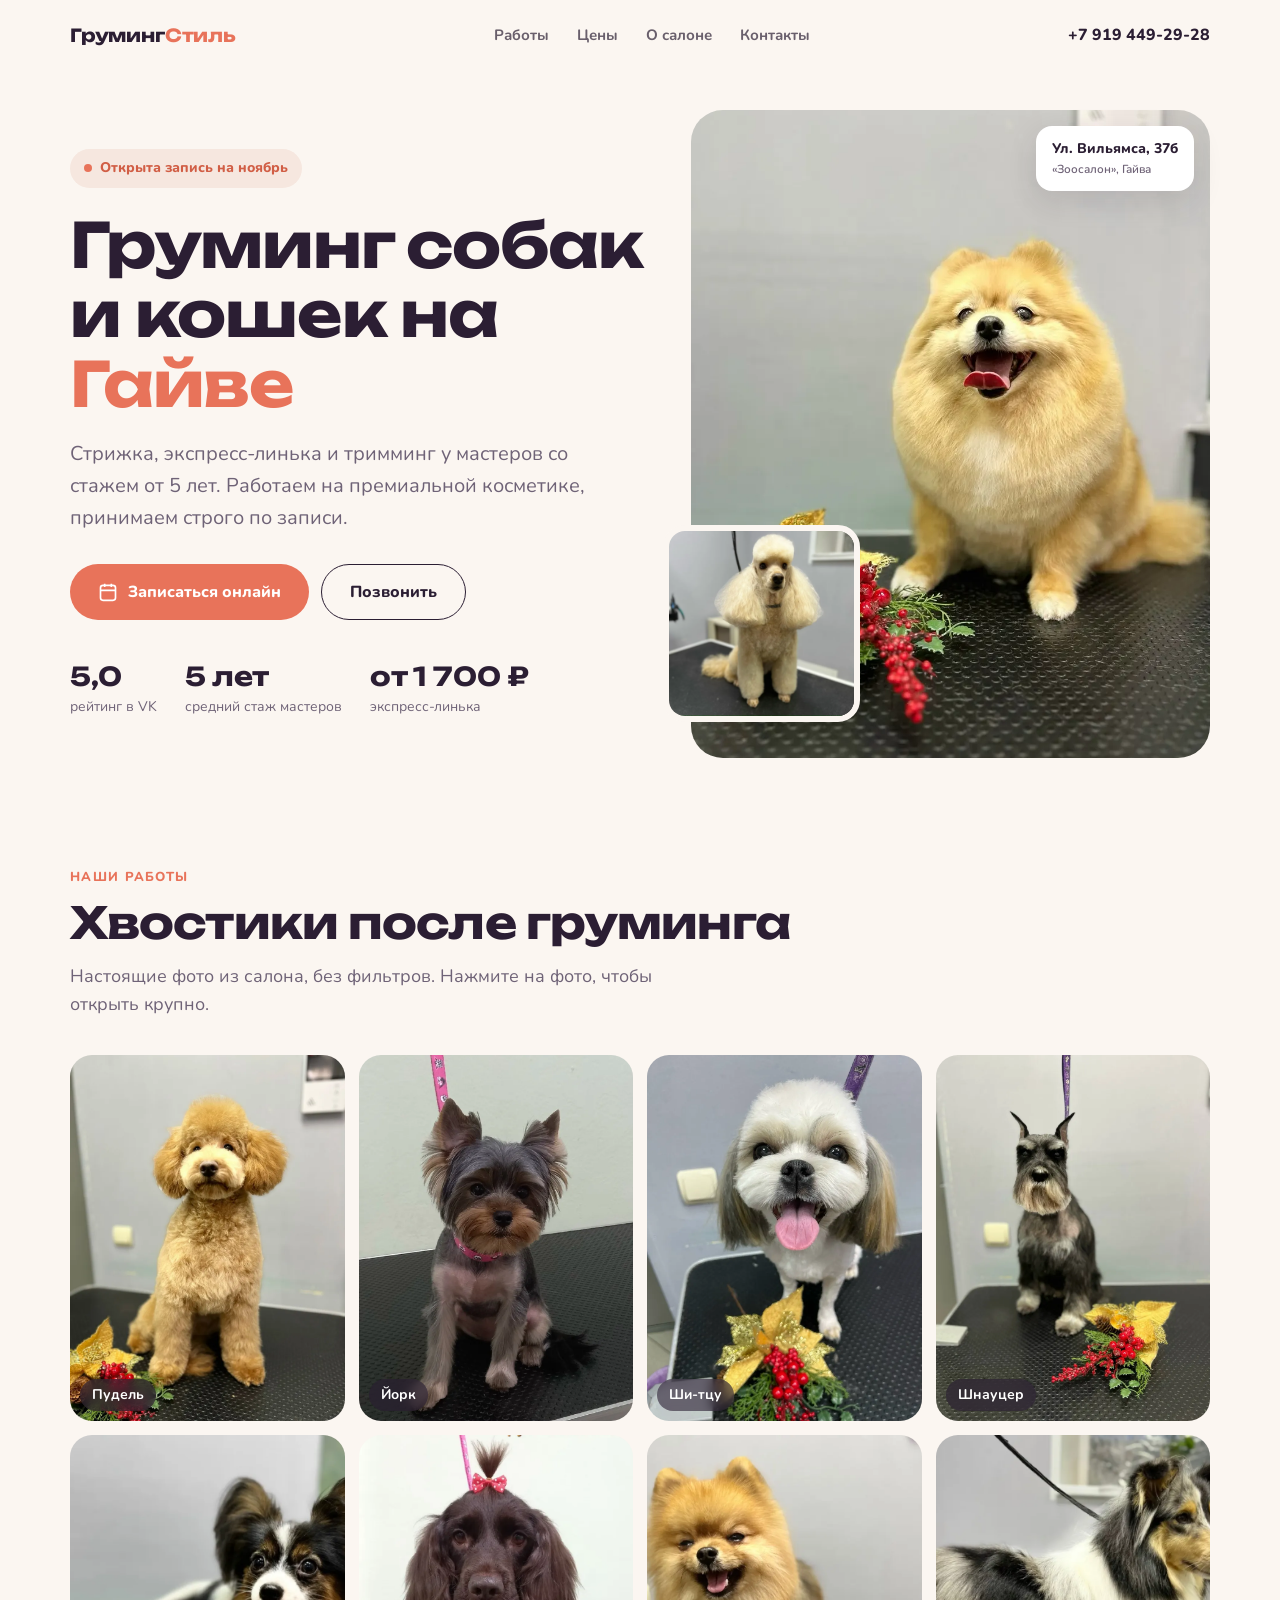
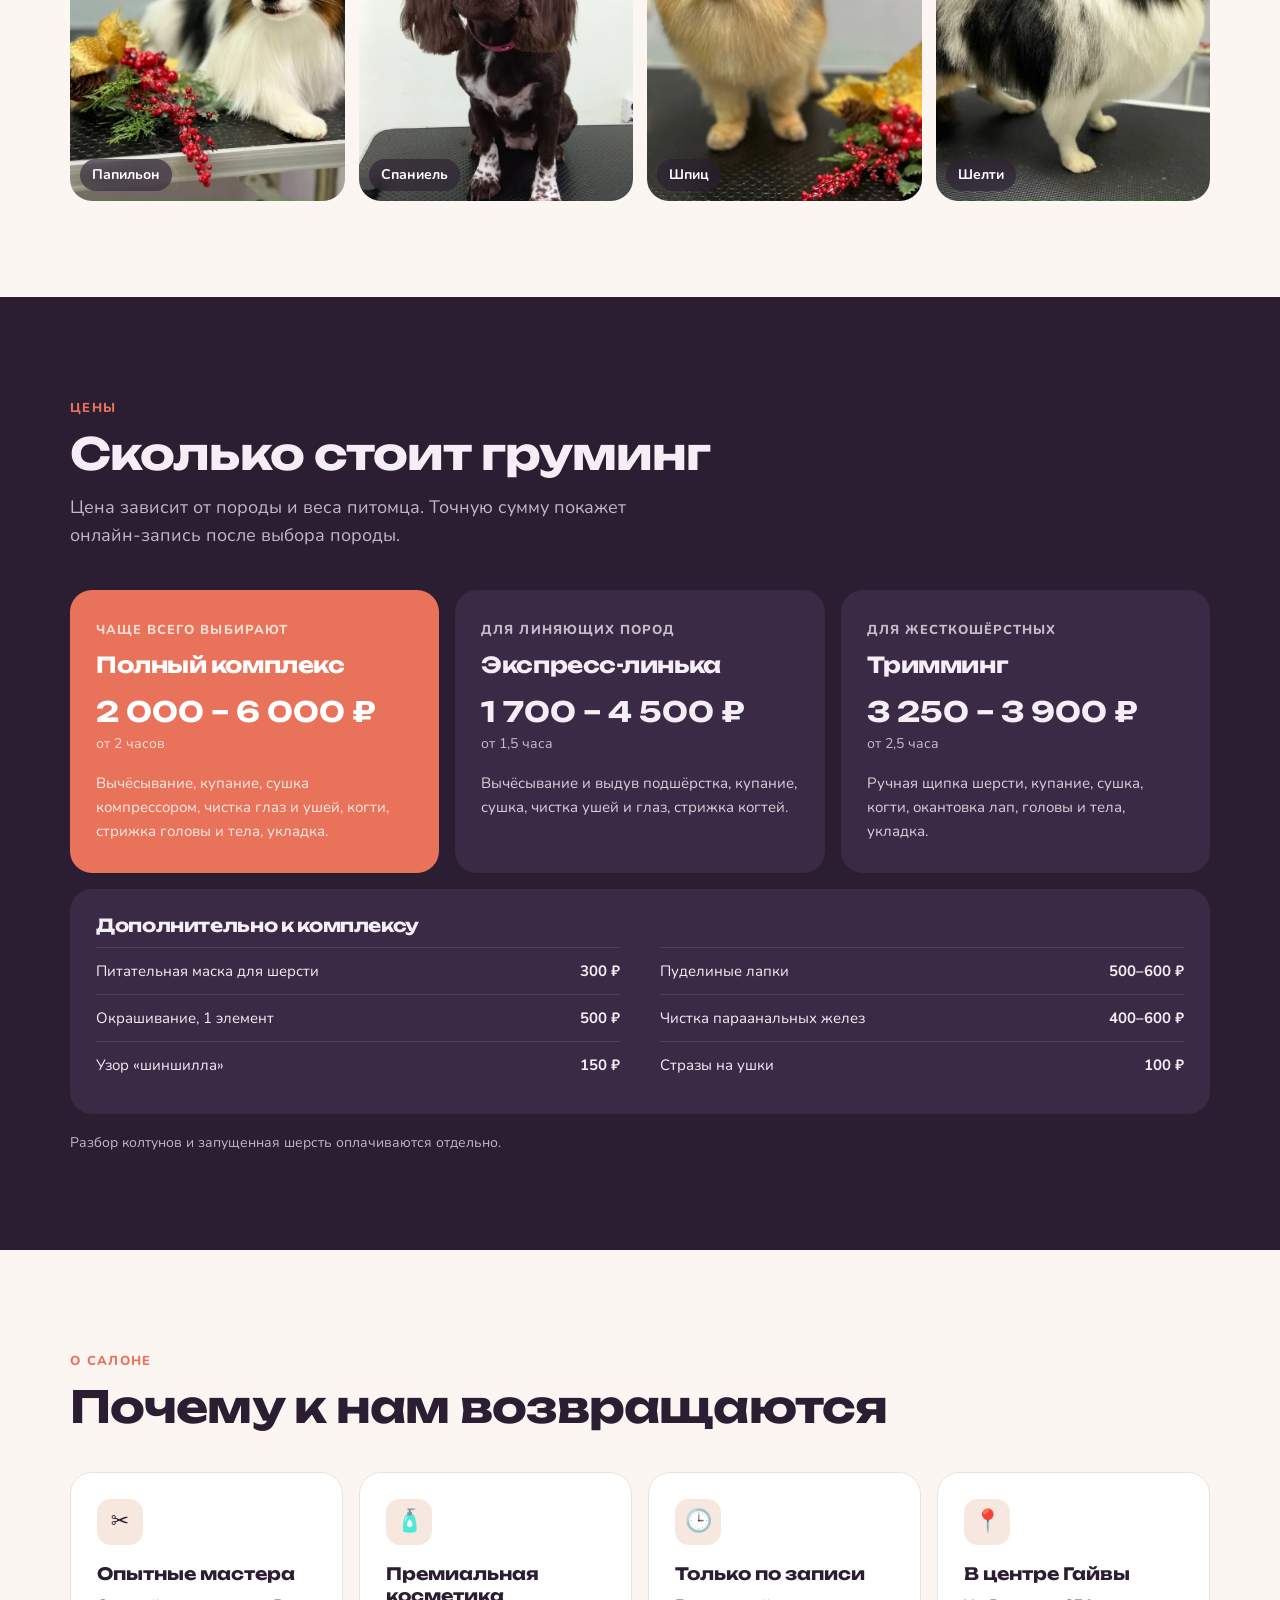
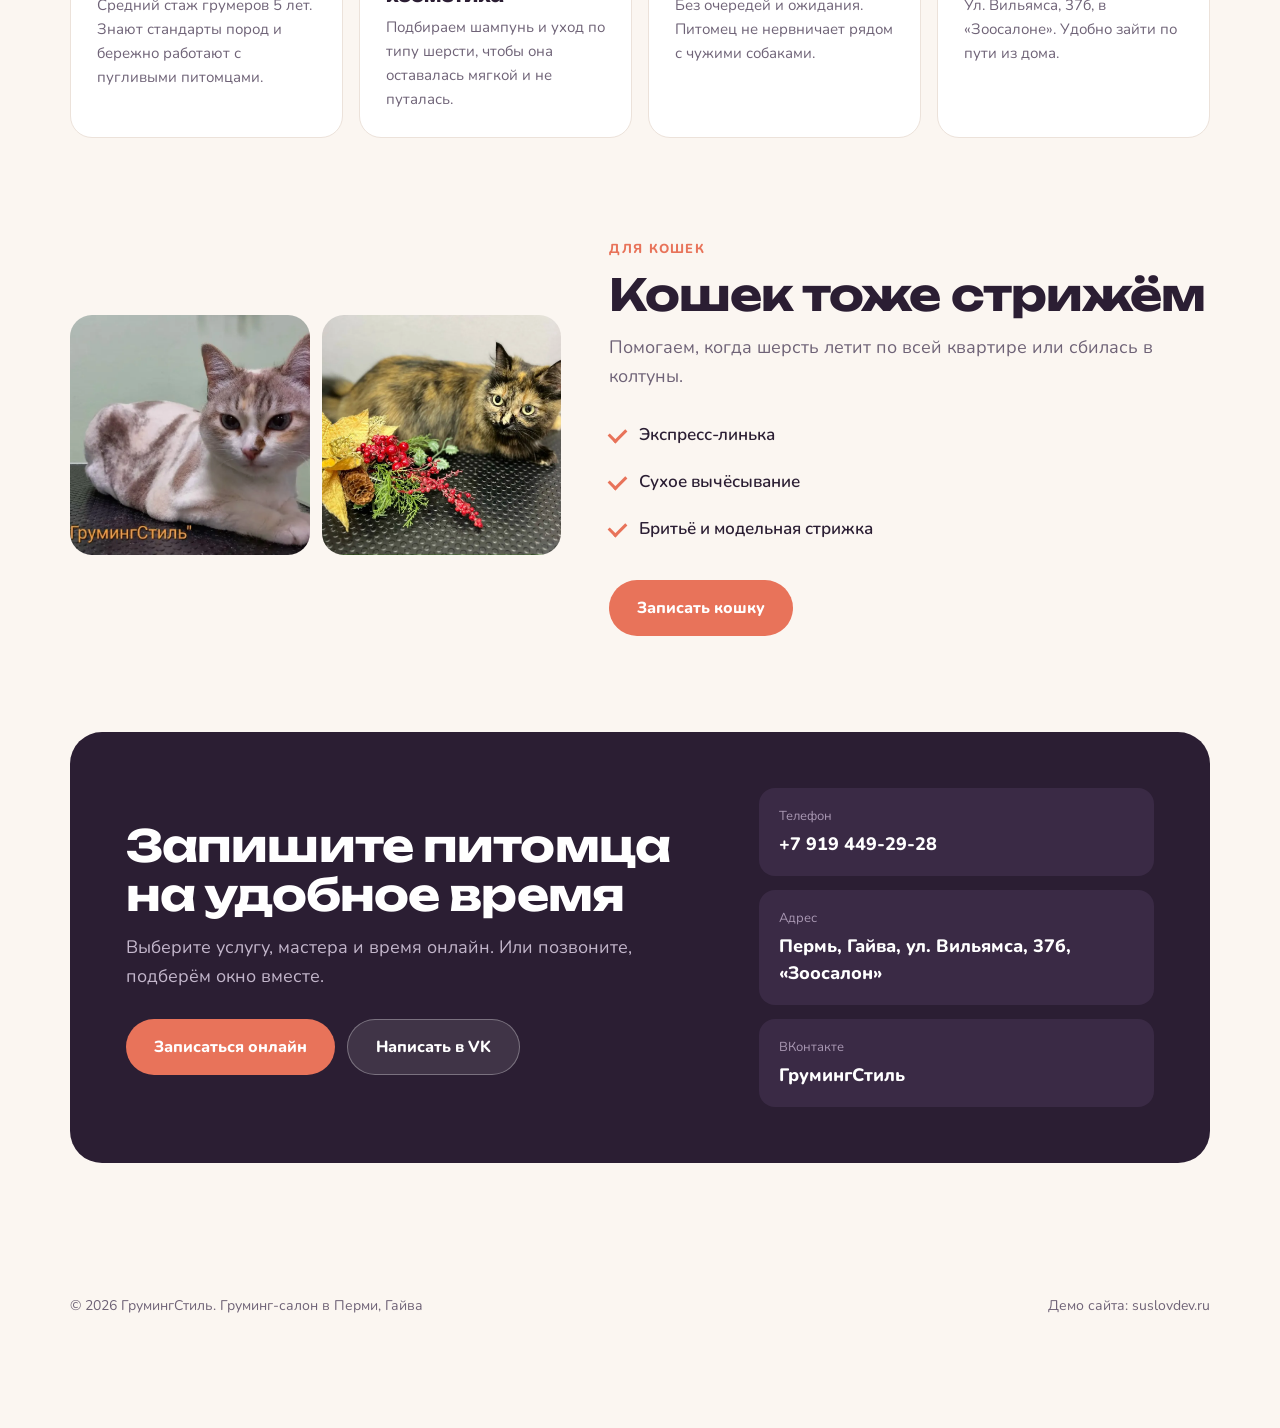
==== grumingstil/index.html @ b7a99eac "Demo: GroomingStil grooming salon, Perm Co-Authored-By: Claude Opus 5.5 <noreply@anthropic.com>" ====
<!doctype html>
<html lang="ru">
<head>
<meta charset="utf-8">
<meta name="viewport" content="width=device-width, initial-scale=1">
<title>Груминг собак и кошек в Перми на Гайве | ГрумингСтиль</title>
<meta name="description" content="Груминг-салон на Гайве: стрижка собак и кошек, экспресс-линька, тримминг. Опытные мастера, премиальная косметика. Онлайн-запись.">
<meta property="og:title" content="ГрумингСтиль: груминг собак и кошек на Гайве">
<meta property="og:description" content="Стрижка, экспресс-линька, тримминг. Онлайн-запись.">
<meta property="og:image" content="img/b14.webp">
<meta name="theme-color" content="#2b1e33">
<meta name="robots" content="noindex">
<link rel="preconnect" href="https://fonts.googleapis.com">
<link rel="preconnect" href="https://fonts.gstatic.com" crossorigin>
<link href="https://fonts.googleapis.com/css2?family=Unbounded:wght@500;700&family=Nunito:wght@400;600;700;800&display=swap" rel="stylesheet">
<style>
:root{
  --bg:#fbf6f1; --paper:#fff; --ink:#2b1e33; --muted:#6f6377; --line:#ece2da;
  --acc:#e8735a; --acc-d:#d15e45; --plum:#2b1e33; --plum-2:#3a2a45; --soft:#f6e7df;
  --r:22px; --wrap:1180px;
}
*{box-sizing:border-box;margin:0;padding:0}
html{scroll-behavior:smooth;-webkit-text-size-adjust:100%}
body{font:400 17px/1.6 Nunito,system-ui,sans-serif;color:var(--ink);background:var(--bg);-webkit-tap-highlight-color:transparent}
img{display:block;max-width:100%}
a{color:inherit;text-decoration:none}
h1,h2,h3{font-family:Unbounded,sans-serif;font-weight:700;line-height:1.12;letter-spacing:-.02em}
h2{font-size:clamp(28px,4vw,44px);margin-bottom:14px}
.wrap{max-width:var(--wrap);margin:0 auto;padding:0 20px}
.sec{padding:96px 0}
.lead{color:var(--muted);font-size:18px;max-width:620px}
.tag{display:inline-block;font:800 13px/1 Nunito;letter-spacing:.1em;text-transform:uppercase;color:var(--acc);margin-bottom:14px}

.btn{display:inline-flex;align-items:center;justify-content:center;gap:10px;height:56px;padding:0 28px;border-radius:999px;font:800 16px Nunito;cursor:pointer;border:0;transition:transform .16s ease,background-color .2s ease}
.btn:active{transform:scale(.97)}
.btn svg{width:20px;height:20px;flex:none}
.btn-main{background:var(--acc);color:#fff}
.btn-line{background:transparent;color:var(--ink);border:1.5px solid var(--ink)}
.btn-ghost{background:rgba(255,255,255,.1);color:#fff;border:1px solid rgba(255,255,255,.3)}
.btn-dark{background:var(--ink);color:#fff}
@media (hover:hover){
  .btn-main:hover{background:var(--acc-d)}
  .btn-line:hover{background:var(--ink);color:#fff}
  .btn-ghost:hover{background:rgba(255,255,255,.2)}
}

/* header */
.hd{position:sticky;top:0;z-index:20;background:rgba(251,246,241,.88);backdrop-filter:blur(10px);transition:box-shadow .25s}
.hd.on{box-shadow:0 1px 0 var(--line)}
.hd .wrap{display:flex;align-items:center;justify-content:space-between;height:70px}
.logo{font:700 18px Unbounded;letter-spacing:-.01em}
.logo span{color:var(--acc)}
.nav{display:flex;gap:28px;font-weight:700;font-size:15px}
.nav a{opacity:.7;transition:opacity .2s}
.nav a:hover{opacity:1}
.hd-phone{font:800 16px Nunito;white-space:nowrap}
@media (max-width:900px){.nav{display:none}}

/* hero */
.hero{padding:40px 0 80px}
.hero .wrap{display:grid;grid-template-columns:1.05fr .95fr;gap:48px;align-items:center}
.badge{display:inline-flex;align-items:center;gap:8px;font-weight:800;font-size:14px;background:var(--soft);color:var(--acc-d);padding:8px 14px;border-radius:999px;margin-bottom:22px}
.badge i{width:8px;height:8px;border-radius:50%;background:var(--acc);animation:pulse 1.8s ease-in-out infinite}
@keyframes pulse{50%{opacity:.35}}
.hero h1{font-size:clamp(34px,5.2vw,62px);margin-bottom:20px}
.hero h1 em{font-style:normal;color:var(--acc)}
.hero p{font-size:clamp(17px,1.8vw,20px);color:var(--muted);max-width:520px;margin-bottom:30px}
.acts{display:flex;flex-wrap:wrap;gap:12px}
.facts{display:flex;flex-wrap:wrap;gap:28px;margin-top:40px}
.facts b{display:block;font:700 26px Unbounded}
.facts span{color:var(--muted);font-size:14px}
.hero-ph{position:relative}
.hero-ph img{width:100%;aspect-ratio:4/5;object-fit:cover;border-radius:32px}
.hero-ph .mini{position:absolute;left:-28px;bottom:36px;width:38%;aspect-ratio:1;border-radius:22px;border:6px solid var(--bg);object-fit:cover}
.hero-ph .note{position:absolute;right:16px;top:16px;background:#fff;border-radius:16px;padding:12px 16px;font-weight:800;font-size:14px;box-shadow:0 10px 30px rgba(43,30,51,.12)}
.hero-ph .note small{display:block;font-weight:600;color:var(--muted)}
@media (max-width:860px){
  .hero{padding:16px 0 64px}
  .hero .wrap{grid-template-columns:1fr;gap:28px}
  .hero-ph{order:-1}
  .hero-ph img{aspect-ratio:5/4;border-radius:26px}
  .hero h1{margin-bottom:14px}
  .hero p{margin-bottom:22px}
  .badge{margin-bottom:14px}
  .hero-ph .mini{left:12px;bottom:12px;width:30%}
}

/* works */
.grid{display:grid;grid-template-columns:repeat(4,1fr);gap:14px;margin-top:36px}
.card{position:relative;border-radius:var(--r);overflow:hidden;background:#eee;cursor:zoom-in;aspect-ratio:3/4}
.card img{width:100%;height:100%;object-fit:cover;transition:transform .5s cubic-bezier(.2,.7,.2,1)}
.card figcaption{position:absolute;left:10px;bottom:10px;font-size:14px;font-weight:700;color:#fff;background:rgba(43,30,51,.6);backdrop-filter:blur(6px);padding:5px 12px;border-radius:999px}
@media (hover:hover){.card:hover img{transform:scale(1.05)}}
@media (max-width:860px){.grid{grid-template-columns:1fr 1fr;gap:10px}}

/* prices */
.dark{background:var(--plum);color:#f5eef7}
.dark .lead{color:#c3b6cb}
.prices{display:grid;grid-template-columns:repeat(3,1fr);gap:16px;margin-top:40px}
.pr{background:var(--plum-2);border-radius:var(--r);padding:30px 26px;display:flex;flex-direction:column}
.pr.hit{background:var(--acc);color:#fff}
.pr .lbl{font-size:13px;font-weight:800;text-transform:uppercase;letter-spacing:.08em;opacity:.75;margin-bottom:12px}
.pr h3{font-size:22px;margin-bottom:10px}
.pr .cost{font:700 28px Unbounded;margin:6px 0 4px}
.pr .time{font-size:14px;opacity:.75;margin-bottom:16px}
.pr p{font-size:15px;opacity:.85;flex:1}
.extra{margin-top:16px;background:var(--plum-2);border-radius:var(--r);padding:26px}
.extra h3{font-size:18px;margin-bottom:12px}
.extra ul{list-style:none;display:grid;grid-template-columns:1fr 1fr;gap:0 40px}
.extra li{display:flex;justify-content:space-between;gap:16px;padding:11px 0;border-top:1px solid rgba(255,255,255,.1);font-size:15px}
.extra li b{white-space:nowrap}
.pnote{margin-top:18px;font-size:14px;color:#c3b6cb}
@media (max-width:860px){.prices{grid-template-columns:1fr}.extra ul{grid-template-columns:1fr}}

/* why */
.why{display:grid;grid-template-columns:repeat(4,1fr);gap:16px;margin-top:40px}
.why div{background:var(--paper);border:1px solid var(--line);border-radius:var(--r);padding:26px}
.why .ic{width:46px;height:46px;border-radius:14px;background:var(--soft);display:grid;place-items:center;font-size:22px;margin-bottom:18px}
.why b{display:block;font:700 17px/1.3 Unbounded;margin-bottom:8px}
.why p{color:var(--muted);font-size:15px}
@media (max-width:900px){.why{grid-template-columns:1fr 1fr}}
@media (max-width:520px){.why{grid-template-columns:1fr}}

/* cats */
.cats{display:grid;grid-template-columns:.9fr 1.1fr;gap:48px;align-items:center}
.cats-ph{display:grid;grid-template-columns:1fr 1fr;gap:12px}
.cats-ph img{border-radius:var(--r);aspect-ratio:1;object-fit:cover;width:100%}
.cats ul{list-style:none;margin:20px 0 28px}
.cats li{padding:10px 0 10px 30px;position:relative;font-weight:600}
.cats li:before{content:"";position:absolute;left:0;top:17px;width:14px;height:8px;border-left:3px solid var(--acc);border-bottom:3px solid var(--acc);transform:rotate(-45deg)}
@media (max-width:820px){.cats{grid-template-columns:1fr;gap:28px}}

/* contacts */
.cta{border-radius:32px;background:var(--plum);color:#fff;padding:56px;display:grid;grid-template-columns:1.2fr .8fr;gap:40px;align-items:center}
.cta .lead{color:#c3b6cb;margin-bottom:28px}
.info{display:grid;gap:14px}
.info div{padding:18px 20px;border-radius:16px;background:var(--plum-2)}
.info small{display:block;color:#a998b3;font-size:13px;margin-bottom:4px}
.info b{font:800 18px Nunito}
@media (max-width:860px){.cta{grid-template-columns:1fr;padding:34px 22px}}

.ft{padding:36px 0 110px;color:var(--muted);font-size:14px}
.ft .wrap{display:flex;flex-wrap:wrap;justify-content:space-between;gap:12px}

.mbar{position:fixed;left:12px;right:12px;bottom:calc(12px + env(safe-area-inset-bottom));z-index:30;display:none;gap:8px;transform:translateY(140%);transition:transform .3s cubic-bezier(.2,.7,.2,1)}
.mbar.on{transform:none}
.mbar .btn{flex:1;height:52px;padding:0 12px;box-shadow:0 8px 24px rgba(43,30,51,.25)}
@media (max-width:760px){.mbar{display:flex}.hd-phone{display:none}}

.lb{position:fixed;inset:0;z-index:50;background:rgba(22,15,27,.94);display:flex;align-items:center;justify-content:center;opacity:0;pointer-events:none;transition:opacity .2s ease}
.lb.on{opacity:1;pointer-events:auto}
.lb img{max-width:92vw;max-height:86vh;border-radius:12px;object-fit:contain}
.lb button{position:absolute;width:52px;height:52px;border-radius:50%;border:0;background:rgba(255,255,255,.12);color:#fff;font-size:26px;cursor:pointer}
.lb .x{top:16px;right:16px}
.lb .pv{left:16px;top:50%;transform:translateY(-50%)}
.lb .nx{right:16px;top:50%;transform:translateY(-50%)}
.lb .cap{position:absolute;bottom:20px;left:0;right:0;text-align:center;color:#ddd;font-size:15px}

.rv{opacity:0;transform:translateY(18px);transition:opacity .6s ease,transform .6s cubic-bezier(.2,.7,.2,1)}
.rv.in{opacity:1;transform:none}
@media (prefers-reduced-motion:reduce){*{transition:none!important;animation:none!important;scroll-behavior:auto}.rv{opacity:1;transform:none}}
</style>
</head>
<body>

<header class="hd" id="hd">
  <div class="wrap">
    <a href="#top" class="logo">Груминг<span>Стиль</span></a>
    <nav class="nav">
      <a href="#works">Работы</a>
      <a href="#prices">Цены</a>
      <a href="#why">О салоне</a>
      <a href="#contacts">Контакты</a>
    </nav>
    <a class="hd-phone" href="tel:+79194492928">+7 919 449-29-28</a>
  </div>
</header>

<section class="hero" id="top">
  <div class="wrap">
    <div>
      <span class="badge rv"><i></i>Открыта запись на ноябрь</span>
      <h1 class="rv">Груминг собак и кошек на <em>Гайве</em></h1>
      <p class="rv">Стрижка, экспресс-линька и тримминг у мастеров со стажем от 5 лет. Работаем на премиальной косметике, принимаем строго по записи.</p>
      <div class="acts rv">
        <a class="btn btn-main" href="https://clck.ru/3MApoU" target="_blank" rel="noopener">
          <svg viewBox="0 0 24 24" fill="none" stroke="currentColor" stroke-width="2"><rect x="3" y="4" width="18" height="18" rx="3"/><path d="M16 2v4M8 2v4M3 10h18"/></svg>
          Записаться онлайн
        </a>
        <a class="btn btn-line" href="tel:+79194492928">Позвонить</a>
      </div>
      <div class="facts rv">
        <div><b>5,0</b><span>рейтинг в VK</span></div>
        <div><b>5 лет</b><span>средний стаж мастеров</span></div>
        <div><b>от 1 700 ₽</b><span>экспресс-линька</span></div>
      </div>
    </div>
    <div class="hero-ph rv">
      <img src="img/b14.webp" alt="Шпиц после стрижки в салоне ГрумингСтиль" fetchpriority="high">
      <img class="mini" src="img/02.webp" alt="Пудель после стрижки">
      <div class="note">Ул. Вильямса, 37б<small>«Зоосалон», Гайва</small></div>
    </div>
  </div>
</section>

<section class="sec" id="works" style="padding-top:24px">
  <div class="wrap">
    <span class="tag rv">Наши работы</span>
    <h2 class="rv">Хвостики после груминга</h2>
    <p class="lead rv">Настоящие фото из салона, без фильтров. Нажмите на фото, чтобы открыть крупно.</p>
    <div class="grid" id="grid">
      <figure class="card rv"><img src="img/b11.webp" alt="Той-пудель под мишку" loading="lazy"><figcaption>Пудель</figcaption></figure>
      <figure class="card rv"><img src="img/05.webp" alt="Йоркширский терьер после стрижки" loading="lazy"><figcaption>Йорк</figcaption></figure>
      <figure class="card rv"><img src="img/b04.webp" alt="Ши-тцу после стрижки" loading="lazy"><figcaption>Ши-тцу</figcaption></figure>
      <figure class="card rv"><img src="img/b15.webp" alt="Цвергшнауцер после тримминга" loading="lazy"><figcaption>Шнауцер</figcaption></figure>
      <figure class="card rv"><img src="img/b08.webp" alt="Папильон после груминга" loading="lazy"><figcaption>Папильон</figcaption></figure>
      <figure class="card rv"><img src="img/06.webp" alt="Спаниель после стрижки" loading="lazy"><figcaption>Спаниель</figcaption></figure>
      <figure class="card rv"><img src="img/b10.webp" alt="Померанский шпиц после стрижки" loading="lazy"><figcaption>Шпиц</figcaption></figure>
      <figure class="card rv"><img src="img/03.webp" alt="Шелти после экспресс-линьки" loading="lazy"><figcaption>Шелти</figcaption></figure>
    </div>
  </div>
</section>

<section class="sec dark" id="prices">
  <div class="wrap">
    <span class="tag rv">Цены</span>
    <h2 class="rv">Сколько стоит груминг</h2>
    <p class="lead rv">Цена зависит от породы и веса питомца. Точную сумму покажет онлайн-запись после выбора породы.</p>
    <div class="prices">
      <div class="pr hit rv">
        <span class="lbl">Чаще всего выбирают</span>
        <h3>Полный комплекс</h3>
        <div class="cost">2 000 – 6 000 ₽</div>
        <div class="time">от 2 часов</div>
        <p>Вычёсывание, купание, сушка компрессором, чистка глаз и ушей, когти, стрижка головы и тела, укладка.</p>
      </div>
      <div class="pr rv">
        <span class="lbl">Для линяющих пород</span>
        <h3>Экспресс-линька</h3>
        <div class="cost">1 700 – 4 500 ₽</div>
        <div class="time">от 1,5 часа</div>
        <p>Вычёсывание и выдув подшёрстка, купание, сушка, чистка ушей и глаз, стрижка когтей.</p>
      </div>
      <div class="pr rv">
        <span class="lbl">Для жесткошёрстных</span>
        <h3>Тримминг</h3>
        <div class="cost">3 250 – 3 900 ₽</div>
        <div class="time">от 2,5 часа</div>
        <p>Ручная щипка шерсти, купание, сушка, когти, окантовка лап, головы и тела, укладка.</p>
      </div>
    </div>
    <div class="extra rv">
      <h3>Дополнительно к комплексу</h3>
      <ul>
        <li><span>Питательная маска для шерсти</span><b>300 ₽</b></li>
        <li><span>Пуделиные лапки</span><b>500–600 ₽</b></li>
        <li><span>Окрашивание, 1 элемент</span><b>500 ₽</b></li>
        <li><span>Чистка параанальных желез</span><b>400–600 ₽</b></li>
        <li><span>Узор «шиншилла»</span><b>150 ₽</b></li>
        <li><span>Стразы на ушки</span><b>100 ₽</b></li>
      </ul>
    </div>
    <p class="pnote rv">Разбор колтунов и запущенная шерсть оплачиваются отдельно.</p>
  </div>
</section>

<section class="sec" id="why">
  <div class="wrap">
    <span class="tag rv">О салоне</span>
    <h2 class="rv">Почему к нам возвращаются</h2>
    <div class="why">
      <div class="rv"><span class="ic">✂️</span><b>Опытные мастера</b><p>Средний стаж грумеров 5 лет. Знают стандарты пород и бережно работают с пугливыми питомцами.</p></div>
      <div class="rv"><span class="ic">🧴</span><b>Премиальная косметика</b><p>Подбираем шампунь и уход по типу шерсти, чтобы она оставалась мягкой и не путалась.</p></div>
      <div class="rv"><span class="ic">🕒</span><b>Только по записи</b><p>Без очередей и ожидания. Питомец не нервничает рядом с чужими собаками.</p></div>
      <div class="rv"><span class="ic">📍</span><b>В центре Гайвы</b><p>Ул. Вильямса, 37б, в «Зоосалоне». Удобно зайти по пути из дома.</p></div>
    </div>
  </div>
</section>

<section class="sec" style="padding-top:0">
  <div class="wrap cats">
    <div class="cats-ph rv">
      <img src="img/08.webp" alt="Кошка после бритья" loading="lazy">
      <img src="img/b19.webp" alt="Кошка после экспресс-линьки" loading="lazy">
    </div>
    <div class="rv">
      <span class="tag">Для кошек</span>
      <h2>Кошек тоже стрижём</h2>
      <p class="lead">Помогаем, когда шерсть летит по всей квартире или сбилась в колтуны.</p>
      <ul>
        <li>Экспресс-линька</li>
        <li>Сухое вычёсывание</li>
        <li>Бритьё и модельная стрижка</li>
      </ul>
      <a class="btn btn-main" href="https://clck.ru/3MApoU" target="_blank" rel="noopener">Записать кошку</a>
    </div>
  </div>
</section>

<section class="sec" id="contacts" style="padding-top:0">
  <div class="wrap">
    <div class="cta rv">
      <div>
        <h2>Запишите питомца на удобное время</h2>
        <p class="lead">Выберите услугу, мастера и время онлайн. Или позвоните, подберём окно вместе.</p>
        <div class="acts">
          <a class="btn btn-main" href="https://clck.ru/3MApoU" target="_blank" rel="noopener">Записаться онлайн</a>
          <a class="btn btn-ghost" href="https://vk.me/club210700587" target="_blank" rel="noopener">Написать в VK</a>
        </div>
      </div>
      <div class="info">
        <div><small>Телефон</small><b><a href="tel:+79194492928">+7 919 449-29-28</a></b></div>
        <div><small>Адрес</small><b>Пермь, Гайва, ул. Вильямса, 37б, «Зоосалон»</b></div>
        <div><small>ВКонтакте</small><b><a href="https://vk.ru/club210700587" target="_blank" rel="noopener">ГрумингСтиль</a></b></div>
      </div>
    </div>
  </div>
</section>

<footer class="ft">
  <div class="wrap">
    <span>© 2026 ГрумингСтиль. Груминг-салон в Перми, Гайва</span>
    <span>Демо сайта: <a href="https://suslovdev.ru" target="_blank" rel="noopener">suslovdev.ru</a></span>
  </div>
</footer>

<div class="mbar" id="mbar">
  <a class="btn btn-main" href="https://clck.ru/3MApoU" target="_blank" rel="noopener">Записаться</a>
  <a class="btn btn-dark" href="tel:+79194492928">Позвонить</a>
</div>

<div class="lb" id="lb" aria-hidden="true">
  <img alt="">
  <button class="x" aria-label="Закрыть">×</button>
  <button class="pv" aria-label="Назад">‹</button>
  <button class="nx" aria-label="Вперёд">›</button>
  <div class="cap"></div>
</div>

<script>
const hd=document.getElementById('hd'),mbar=document.getElementById('mbar');
const onScroll=()=>{const y=scrollY;hd.classList.toggle('on',y>10);mbar.classList.toggle('on',y>innerHeight*.6)};
addEventListener('scroll',onScroll,{passive:true});onScroll();

const io=new IntersectionObserver(es=>es.forEach(e=>{if(e.isIntersecting){e.target.classList.add('in');io.unobserve(e.target)}}),{rootMargin:'0px 0px -8% 0px'});
document.querySelectorAll('.rv').forEach(el=>io.observe(el));

const cards=[...document.querySelectorAll('.card')];
const lb=document.getElementById('lb'),lbImg=lb.querySelector('img'),lbCap=lb.querySelector('.cap');let cur=0;
const show=i=>{cur=(i+cards.length)%cards.length;const im=cards[cur].querySelector('img');lbImg.src=im.src;lbImg.alt=im.alt;lbCap.textContent=cards[cur].querySelector('figcaption').textContent};
cards.forEach((c,i)=>c.addEventListener('click',()=>{show(i);lb.classList.add('on');lb.setAttribute('aria-hidden','false')}));
const close=()=>{lb.classList.remove('on');lb.setAttribute('aria-hidden','true')};
lb.querySelector('.x').onclick=close;
lb.querySelector('.pv').onclick=e=>{e.stopPropagation();show(cur-1)};
lb.querySelector('.nx').onclick=e=>{e.stopPropagation();show(cur+1)};
lb.addEventListener('click',e=>{if(e.target===lb)close()});
addEventListener('keydown',e=>{if(!lb.classList.contains('on'))return;if(e.key==='Escape')close();if(e.key==='ArrowLeft')show(cur-1);if(e.key==='ArrowRight')show(cur+1)});
</script>
</body>
</html>
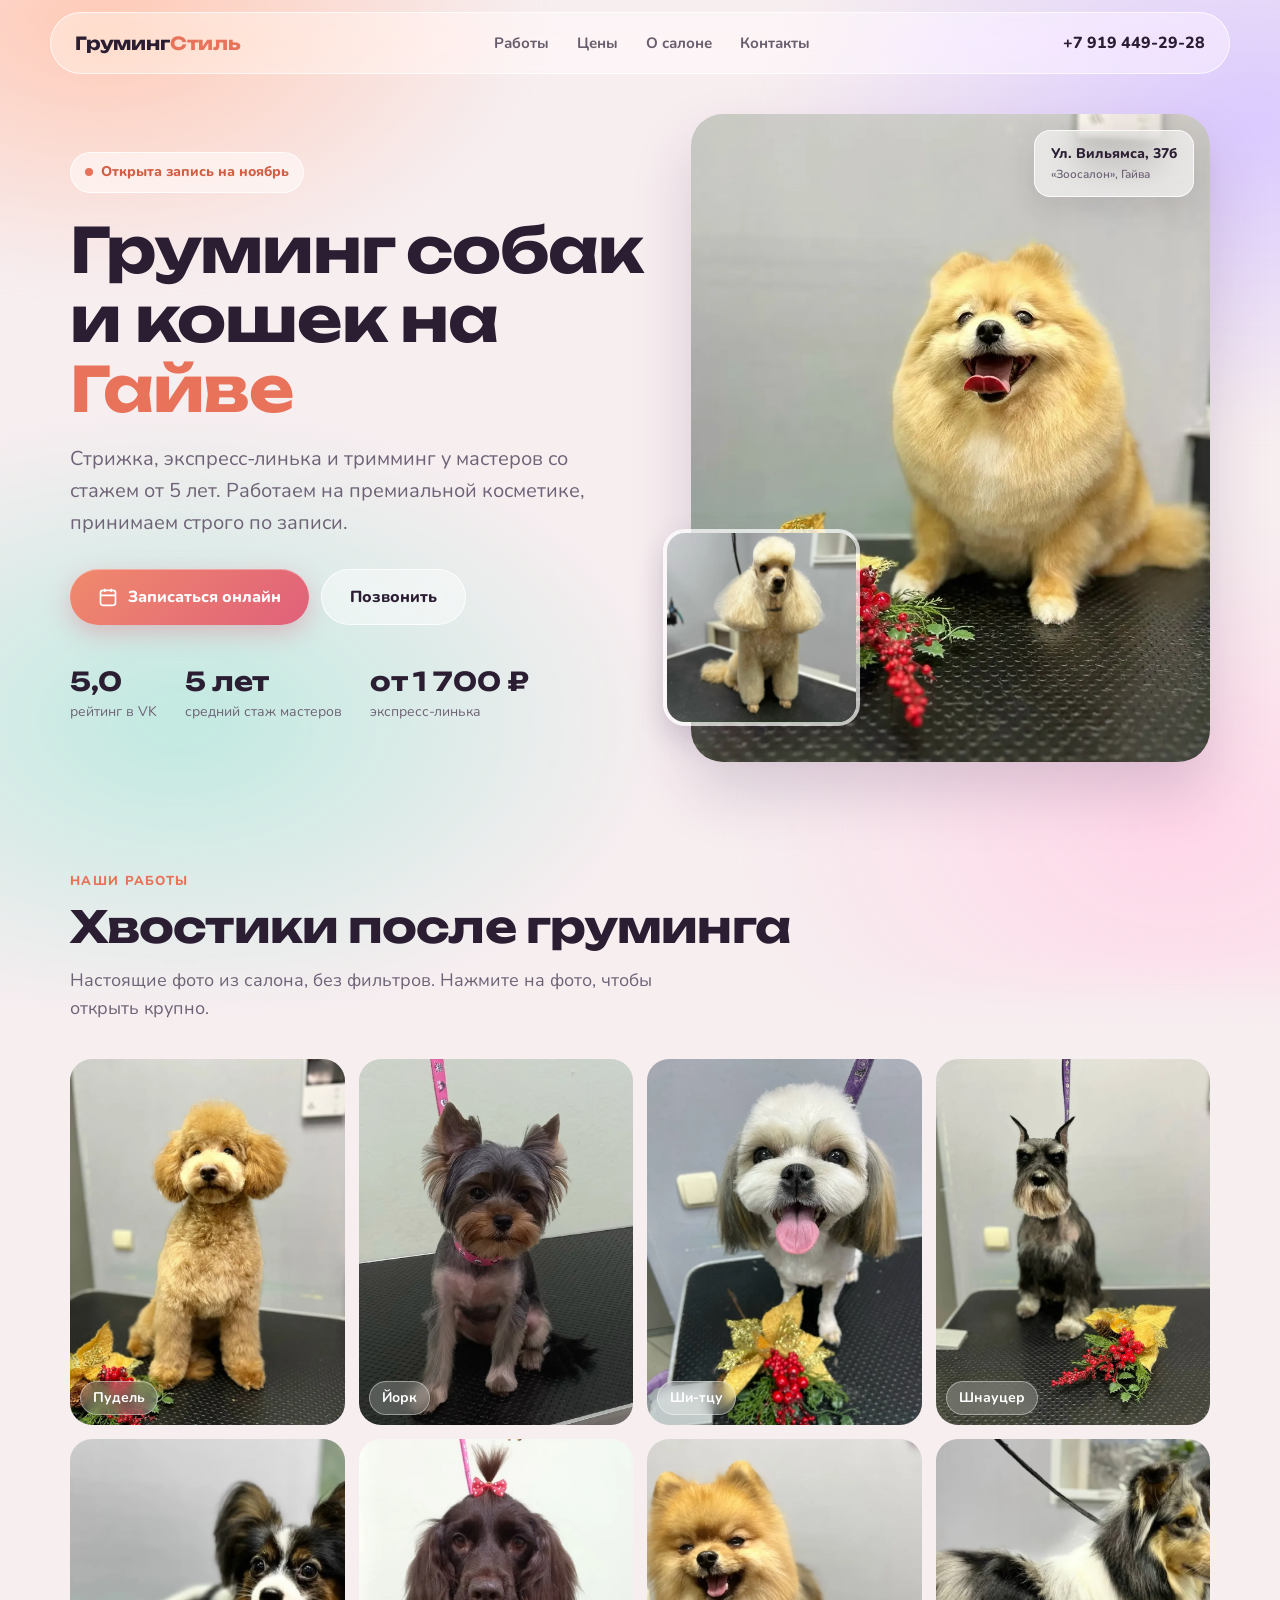
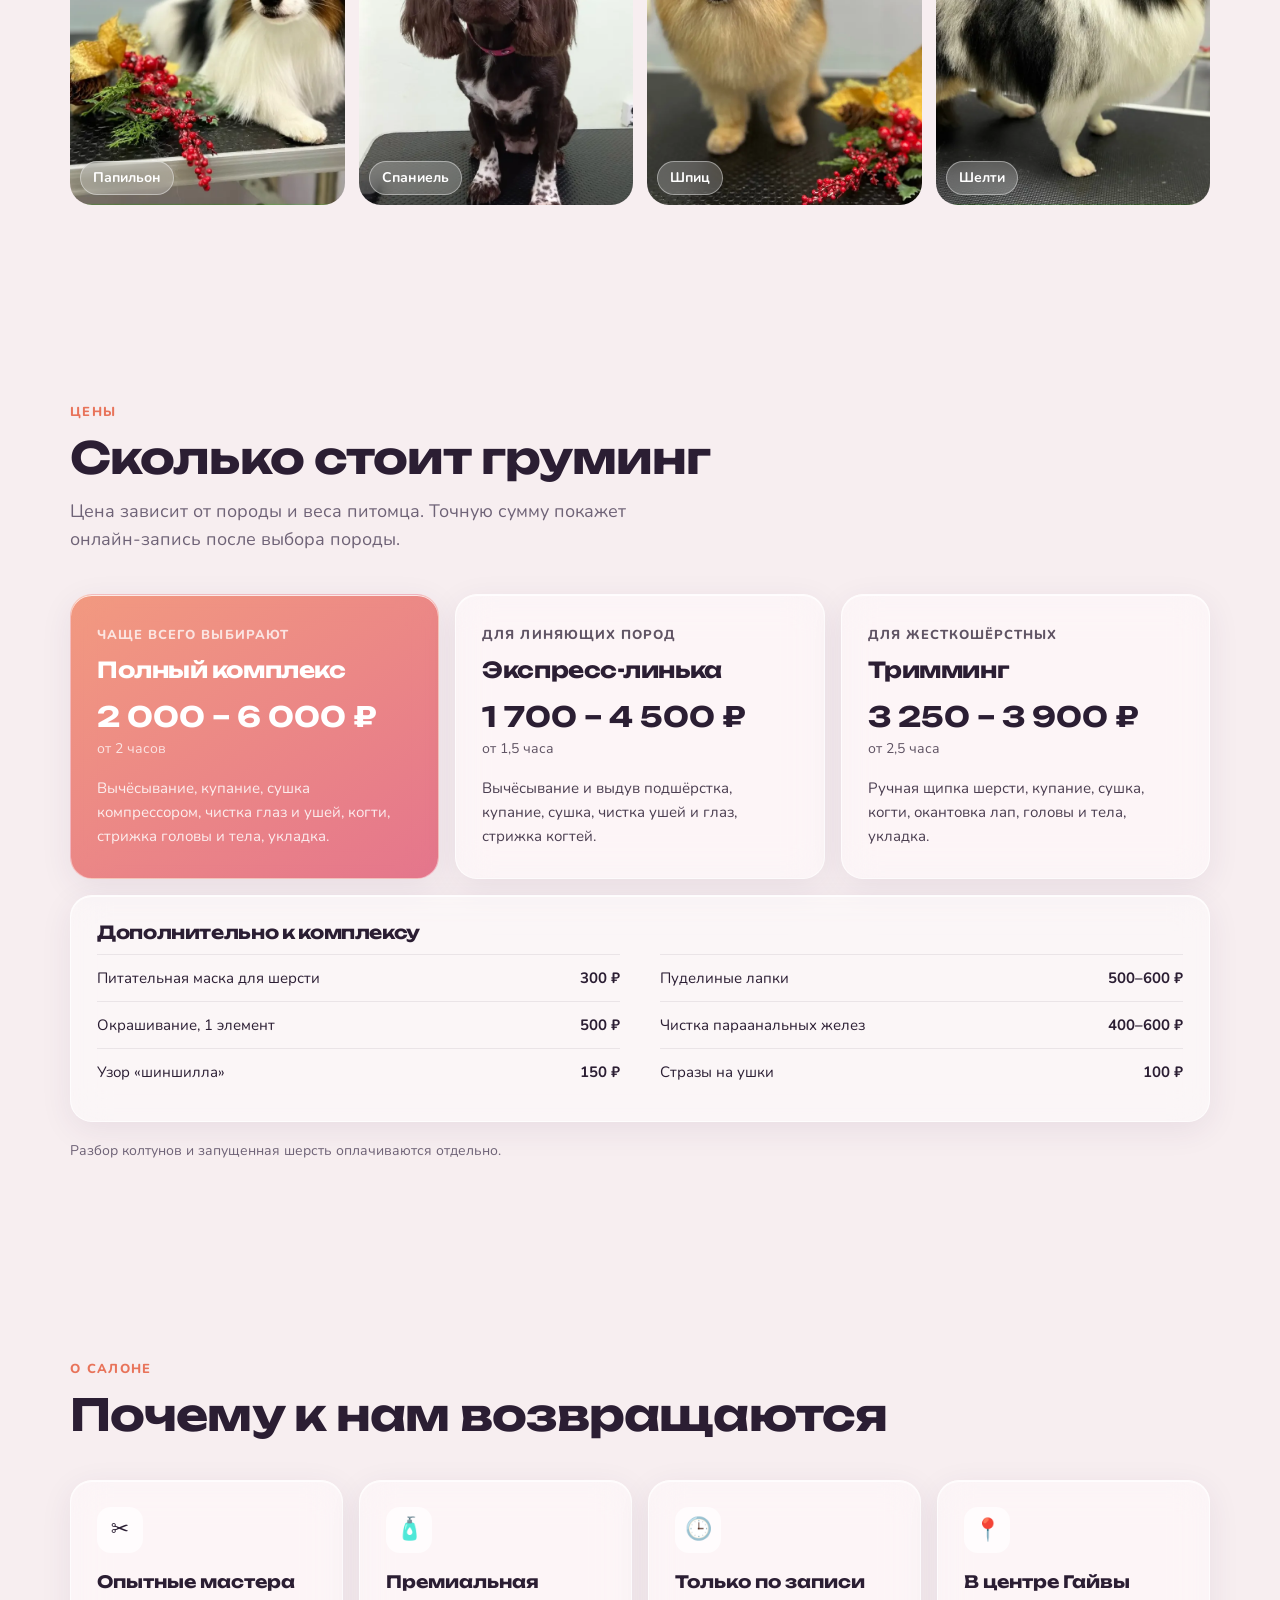
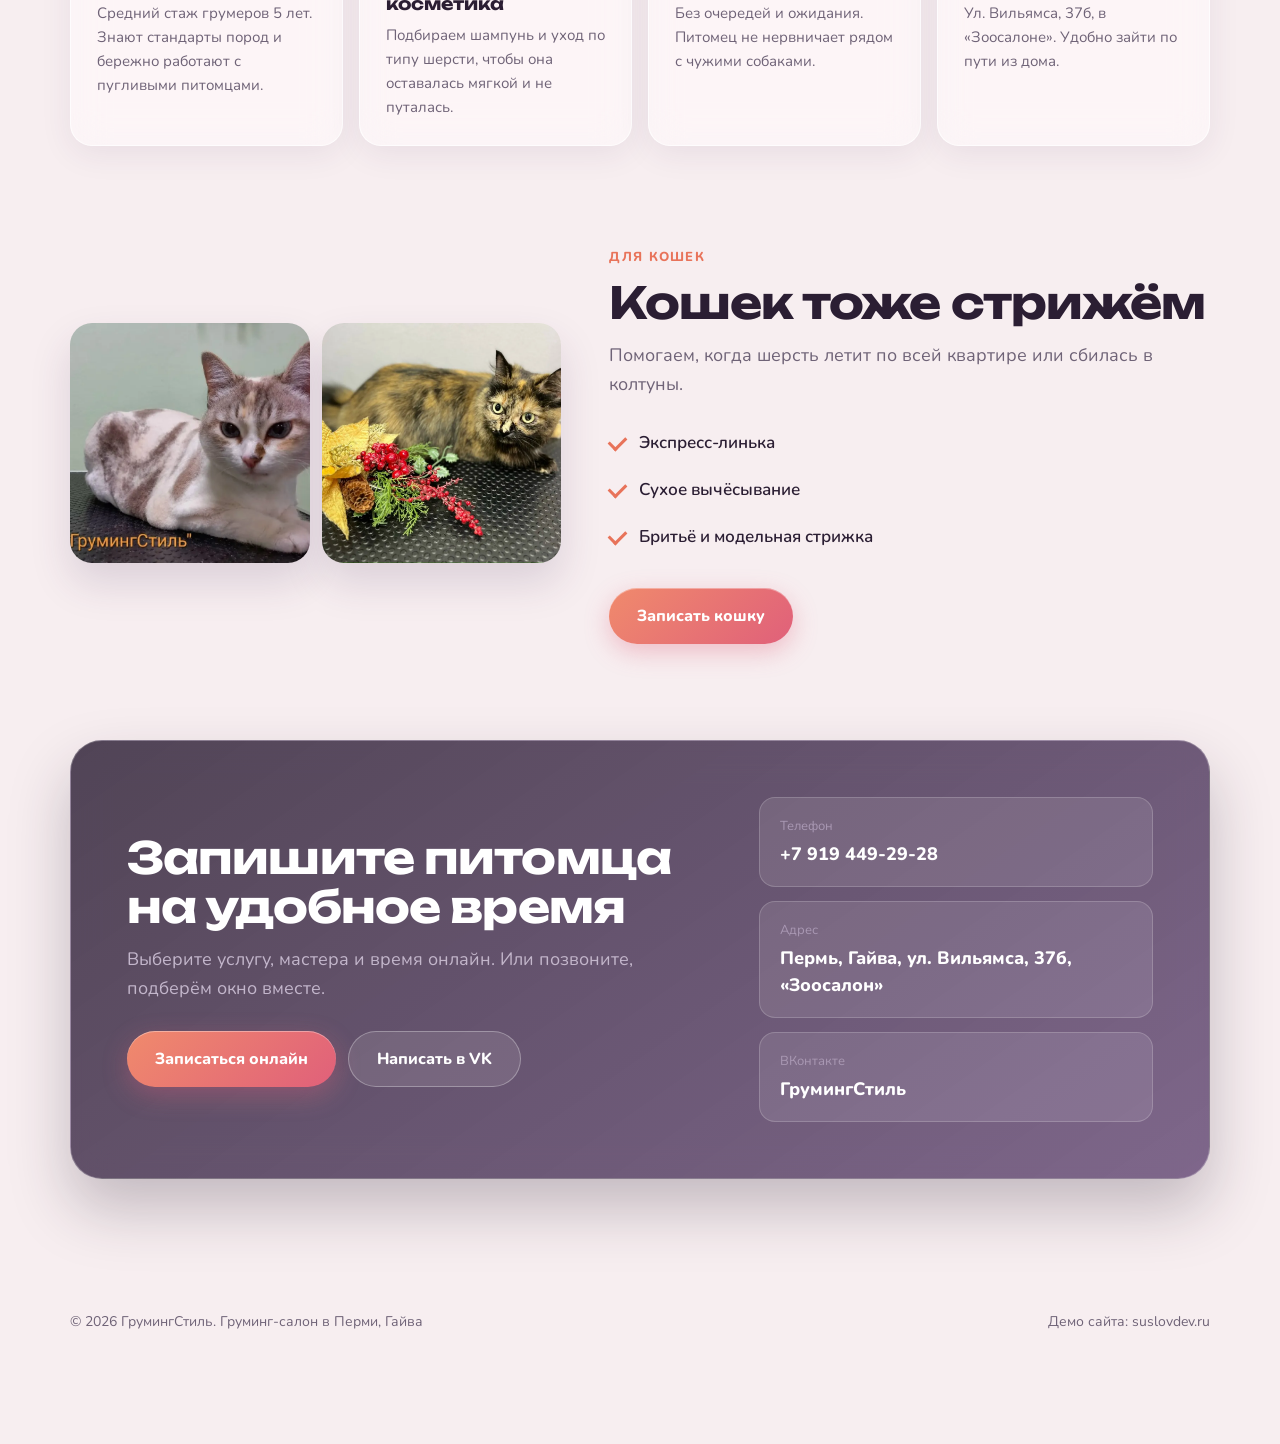
==== commit 9c772a58: "GroomingStil demo: glassmorphism design Co-Authored-By: Claude Opus 5.5 <noreply@anthropic.com>" ====
--- a/grumingstil/index.html
+++ b/grumingstil/index.html
@@ -18,10 +18,18 @@
   --bg:#fbf6f1; --paper:#fff; --ink:#2b1e33; --muted:#6f6377; --line:#ece2da;
   --acc:#e8735a; --acc-d:#d15e45; --plum:#2b1e33; --plum-2:#3a2a45; --soft:#f6e7df;
   --r:22px; --wrap:1180px;
+  --gl:rgba(255,255,255,.45); --gl-b:rgba(255,255,255,.7); --gl-sh:0 8px 32px rgba(70,40,90,.08),inset 0 1px 0 rgba(255,255,255,.8);
 }
 *{box-sizing:border-box;margin:0;padding:0}
 html{scroll-behavior:smooth;-webkit-text-size-adjust:100%}
-body{font:400 17px/1.6 Nunito,system-ui,sans-serif;color:var(--ink);background:var(--bg);-webkit-tap-highlight-color:transparent}
+body{font:400 17px/1.6 Nunito,system-ui,sans-serif;color:var(--ink);background:#f7eef0;-webkit-tap-highlight-color:transparent}
+body:before{content:"";position:fixed;inset:-10%;z-index:-1;background:
+  radial-gradient(40% 35% at 15% 10%,#ffc9b5 0,transparent 70%),
+  radial-gradient(45% 40% at 90% 20%,#d9c8ff 0,transparent 70%),
+  radial-gradient(45% 40% at 20% 75%,#bfe9e0 0,transparent 70%),
+  radial-gradient(40% 40% at 85% 85%,#ffd6e8 0,transparent 70%);
+  filter:blur(20px)}
+.glass{background:var(--gl);border:1px solid var(--gl-b);backdrop-filter:blur(18px) saturate(160%);-webkit-backdrop-filter:blur(18px) saturate(160%);box-shadow:var(--gl-sh)}
 img{display:block;max-width:100%}
 a{color:inherit;text-decoration:none}
 h1,h2,h3{font-family:Unbounded,sans-serif;font-weight:700;line-height:1.12;letter-spacing:-.02em}
@@ -34,20 +42,21 @@
 .btn{display:inline-flex;align-items:center;justify-content:center;gap:10px;height:56px;padding:0 28px;border-radius:999px;font:800 16px Nunito;cursor:pointer;border:0;transition:transform .16s ease,background-color .2s ease}
 .btn:active{transform:scale(.97)}
 .btn svg{width:20px;height:20px;flex:none}
-.btn-main{background:var(--acc);color:#fff}
-.btn-line{background:transparent;color:var(--ink);border:1.5px solid var(--ink)}
+.btn-main{background:linear-gradient(135deg,#f08a6c,#e0607a);color:#fff;box-shadow:0 8px 24px rgba(224,96,122,.35),inset 0 1px 0 rgba(255,255,255,.35)}
+.btn-line{background:rgba(255,255,255,.45);color:var(--ink);border:1px solid rgba(255,255,255,.8);backdrop-filter:blur(12px);-webkit-backdrop-filter:blur(12px)}
 .btn-ghost{background:rgba(255,255,255,.1);color:#fff;border:1px solid rgba(255,255,255,.3)}
-.btn-dark{background:var(--ink);color:#fff}
+.btn-dark{background:rgba(43,30,51,.75);color:#fff;backdrop-filter:blur(14px);-webkit-backdrop-filter:blur(14px)}
 @media (hover:hover){
-  .btn-main:hover{background:var(--acc-d)}
+  .btn-main:hover{filter:brightness(1.05)}
   .btn-line:hover{background:var(--ink);color:#fff}
   .btn-ghost:hover{background:rgba(255,255,255,.2)}
 }
 
 /* header */
-.hd{position:sticky;top:0;z-index:20;background:rgba(251,246,241,.88);backdrop-filter:blur(10px);transition:box-shadow .25s}
-.hd.on{box-shadow:0 1px 0 var(--line)}
-.hd .wrap{display:flex;align-items:center;justify-content:space-between;height:70px}
+.hd{position:sticky;top:12px;z-index:20;margin:12px 12px 0;border-radius:999px;background:rgba(255,255,255,.4);border:1px solid rgba(255,255,255,.7);backdrop-filter:blur(18px) saturate(160%);-webkit-backdrop-filter:blur(18px) saturate(160%);transition:box-shadow .25s}
+.hd.on{box-shadow:0 8px 30px rgba(70,40,90,.1)}
+@media (min-width:1220px){.hd{max-width:1180px;margin:12px auto 0}}
+.hd .wrap{display:flex;align-items:center;justify-content:space-between;height:60px;padding:0 24px}
 .logo{font:700 18px Unbounded;letter-spacing:-.01em}
 .logo span{color:var(--acc)}
 .nav{display:flex;gap:28px;font-weight:700;font-size:15px}
@@ -59,7 +68,7 @@
 /* hero */
 .hero{padding:40px 0 80px}
 .hero .wrap{display:grid;grid-template-columns:1.05fr .95fr;gap:48px;align-items:center}
-.badge{display:inline-flex;align-items:center;gap:8px;font-weight:800;font-size:14px;background:var(--soft);color:var(--acc-d);padding:8px 14px;border-radius:999px;margin-bottom:22px}
+.badge{display:inline-flex;align-items:center;gap:8px;font-weight:800;font-size:14px;background:rgba(255,255,255,.5);border:1px solid rgba(255,255,255,.8);backdrop-filter:blur(12px);color:var(--acc-d);padding:8px 14px;border-radius:999px;margin-bottom:22px}
 .badge i{width:8px;height:8px;border-radius:50%;background:var(--acc);animation:pulse 1.8s ease-in-out infinite}
 @keyframes pulse{50%{opacity:.35}}
 .hero h1{font-size:clamp(34px,5.2vw,62px);margin-bottom:20px}
@@ -70,9 +79,9 @@
 .facts b{display:block;font:700 26px Unbounded}
 .facts span{color:var(--muted);font-size:14px}
 .hero-ph{position:relative}
-.hero-ph img{width:100%;aspect-ratio:4/5;object-fit:cover;border-radius:32px}
-.hero-ph .mini{position:absolute;left:-28px;bottom:36px;width:38%;aspect-ratio:1;border-radius:22px;border:6px solid var(--bg);object-fit:cover}
-.hero-ph .note{position:absolute;right:16px;top:16px;background:#fff;border-radius:16px;padding:12px 16px;font-weight:800;font-size:14px;box-shadow:0 10px 30px rgba(43,30,51,.12)}
+.hero-ph img{width:100%;aspect-ratio:4/5;object-fit:cover;border-radius:32px;box-shadow:0 30px 60px rgba(70,40,90,.18)}
+.hero-ph .mini{position:absolute;left:-28px;bottom:36px;width:38%;aspect-ratio:1;border-radius:22px;border:4px solid rgba(255,255,255,.7);object-fit:cover;box-shadow:0 12px 30px rgba(70,40,90,.2)}
+.hero-ph .note{position:absolute;right:16px;top:16px;background:rgba(255,255,255,.55);border:1px solid rgba(255,255,255,.8);backdrop-filter:blur(16px);-webkit-backdrop-filter:blur(16px);border-radius:16px;padding:12px 16px;font-weight:800;font-size:14px;box-shadow:0 10px 30px rgba(43,30,51,.12)}
 .hero-ph .note small{display:block;font-weight:600;color:var(--muted)}
 @media (max-width:860px){
   .hero{padding:16px 0 64px}
@@ -89,33 +98,32 @@
 .grid{display:grid;grid-template-columns:repeat(4,1fr);gap:14px;margin-top:36px}
 .card{position:relative;border-radius:var(--r);overflow:hidden;background:#eee;cursor:zoom-in;aspect-ratio:3/4}
 .card img{width:100%;height:100%;object-fit:cover;transition:transform .5s cubic-bezier(.2,.7,.2,1)}
-.card figcaption{position:absolute;left:10px;bottom:10px;font-size:14px;font-weight:700;color:#fff;background:rgba(43,30,51,.6);backdrop-filter:blur(6px);padding:5px 12px;border-radius:999px}
+.card figcaption{position:absolute;left:10px;bottom:10px;font-size:14px;font-weight:700;color:#fff;background:rgba(255,255,255,.22);border:1px solid rgba(255,255,255,.4);backdrop-filter:blur(6px);padding:5px 12px;border-radius:999px}
 @media (hover:hover){.card:hover img{transform:scale(1.05)}}
 @media (max-width:860px){.grid{grid-template-columns:1fr 1fr;gap:10px}}
 
 /* prices */
-.dark{background:var(--plum);color:#f5eef7}
-.dark .lead{color:#c3b6cb}
+.dark{color:var(--ink)}
 .prices{display:grid;grid-template-columns:repeat(3,1fr);gap:16px;margin-top:40px}
-.pr{background:var(--plum-2);border-radius:var(--r);padding:30px 26px;display:flex;flex-direction:column}
-.pr.hit{background:var(--acc);color:#fff}
+.pr{background:var(--gl);border:1px solid var(--gl-b);backdrop-filter:blur(18px) saturate(160%);-webkit-backdrop-filter:blur(18px) saturate(160%);box-shadow:var(--gl-sh);border-radius:var(--r);padding:30px 26px;display:flex;flex-direction:column}
+.pr.hit{background:linear-gradient(145deg,rgba(240,138,108,.85),rgba(224,96,122,.85));color:#fff;border-color:rgba(255,255,255,.45)}
 .pr .lbl{font-size:13px;font-weight:800;text-transform:uppercase;letter-spacing:.08em;opacity:.75;margin-bottom:12px}
 .pr h3{font-size:22px;margin-bottom:10px}
 .pr .cost{font:700 28px Unbounded;margin:6px 0 4px}
 .pr .time{font-size:14px;opacity:.75;margin-bottom:16px}
 .pr p{font-size:15px;opacity:.85;flex:1}
-.extra{margin-top:16px;background:var(--plum-2);border-radius:var(--r);padding:26px}
+.extra{margin-top:16px;background:var(--gl);border:1px solid var(--gl-b);backdrop-filter:blur(18px);-webkit-backdrop-filter:blur(18px);box-shadow:var(--gl-sh);border-radius:var(--r);padding:26px}
 .extra h3{font-size:18px;margin-bottom:12px}
 .extra ul{list-style:none;display:grid;grid-template-columns:1fr 1fr;gap:0 40px}
-.extra li{display:flex;justify-content:space-between;gap:16px;padding:11px 0;border-top:1px solid rgba(255,255,255,.1);font-size:15px}
+.extra li{display:flex;justify-content:space-between;gap:16px;padding:11px 0;border-top:1px solid rgba(43,30,51,.08);font-size:15px}
 .extra li b{white-space:nowrap}
-.pnote{margin-top:18px;font-size:14px;color:#c3b6cb}
+.pnote{margin-top:18px;font-size:14px;color:var(--muted)}
 @media (max-width:860px){.prices{grid-template-columns:1fr}.extra ul{grid-template-columns:1fr}}
 
 /* why */
 .why{display:grid;grid-template-columns:repeat(4,1fr);gap:16px;margin-top:40px}
-.why div{background:var(--paper);border:1px solid var(--line);border-radius:var(--r);padding:26px}
-.why .ic{width:46px;height:46px;border-radius:14px;background:var(--soft);display:grid;place-items:center;font-size:22px;margin-bottom:18px}
+.why div{background:var(--gl);border:1px solid var(--gl-b);backdrop-filter:blur(18px) saturate(160%);-webkit-backdrop-filter:blur(18px) saturate(160%);box-shadow:var(--gl-sh);border-radius:var(--r);padding:26px}
+.why .ic{width:46px;height:46px;border-radius:14px;background:rgba(255,255,255,.7);display:grid;place-items:center;font-size:22px;margin-bottom:18px}
 .why b{display:block;font:700 17px/1.3 Unbounded;margin-bottom:8px}
 .why p{color:var(--muted);font-size:15px}
 @media (max-width:900px){.why{grid-template-columns:1fr 1fr}}
@@ -124,17 +132,17 @@
 /* cats */
 .cats{display:grid;grid-template-columns:.9fr 1.1fr;gap:48px;align-items:center}
 .cats-ph{display:grid;grid-template-columns:1fr 1fr;gap:12px}
-.cats-ph img{border-radius:var(--r);aspect-ratio:1;object-fit:cover;width:100%}
+.cats-ph img{box-shadow:0 20px 40px rgba(70,40,90,.15);border-radius:var(--r);aspect-ratio:1;object-fit:cover;width:100%}
 .cats ul{list-style:none;margin:20px 0 28px}
 .cats li{padding:10px 0 10px 30px;position:relative;font-weight:600}
 .cats li:before{content:"";position:absolute;left:0;top:17px;width:14px;height:8px;border-left:3px solid var(--acc);border-bottom:3px solid var(--acc);transform:rotate(-45deg)}
 @media (max-width:820px){.cats{grid-template-columns:1fr;gap:28px}}
 
 /* contacts */
-.cta{border-radius:32px;background:var(--plum);color:#fff;padding:56px;display:grid;grid-template-columns:1.2fr .8fr;gap:40px;align-items:center}
+.cta{border-radius:32px;background:linear-gradient(145deg,rgba(43,30,51,.82),rgba(80,50,100,.72));border:1px solid rgba(255,255,255,.25);backdrop-filter:blur(20px);-webkit-backdrop-filter:blur(20px);box-shadow:0 30px 60px rgba(43,30,51,.25);color:#fff;padding:56px;display:grid;grid-template-columns:1.2fr .8fr;gap:40px;align-items:center}
 .cta .lead{color:#c3b6cb;margin-bottom:28px}
 .info{display:grid;gap:14px}
-.info div{padding:18px 20px;border-radius:16px;background:var(--plum-2)}
+.info div{padding:18px 20px;border-radius:16px;background:rgba(255,255,255,.1);border:1px solid rgba(255,255,255,.18)}
 .info small{display:block;color:#a998b3;font-size:13px;margin-bottom:4px}
 .info b{font:800 18px Nunito}
 @media (max-width:860px){.cta{grid-template-columns:1fr;padding:34px 22px}}
@@ -221,7 +229,7 @@
   </div>
 </section>
 
-<section class="sec dark" id="prices">
+<section class="sec" id="prices">
   <div class="wrap">
     <span class="tag rv">Цены</span>
     <h2 class="rv">Сколько стоит груминг</h2>
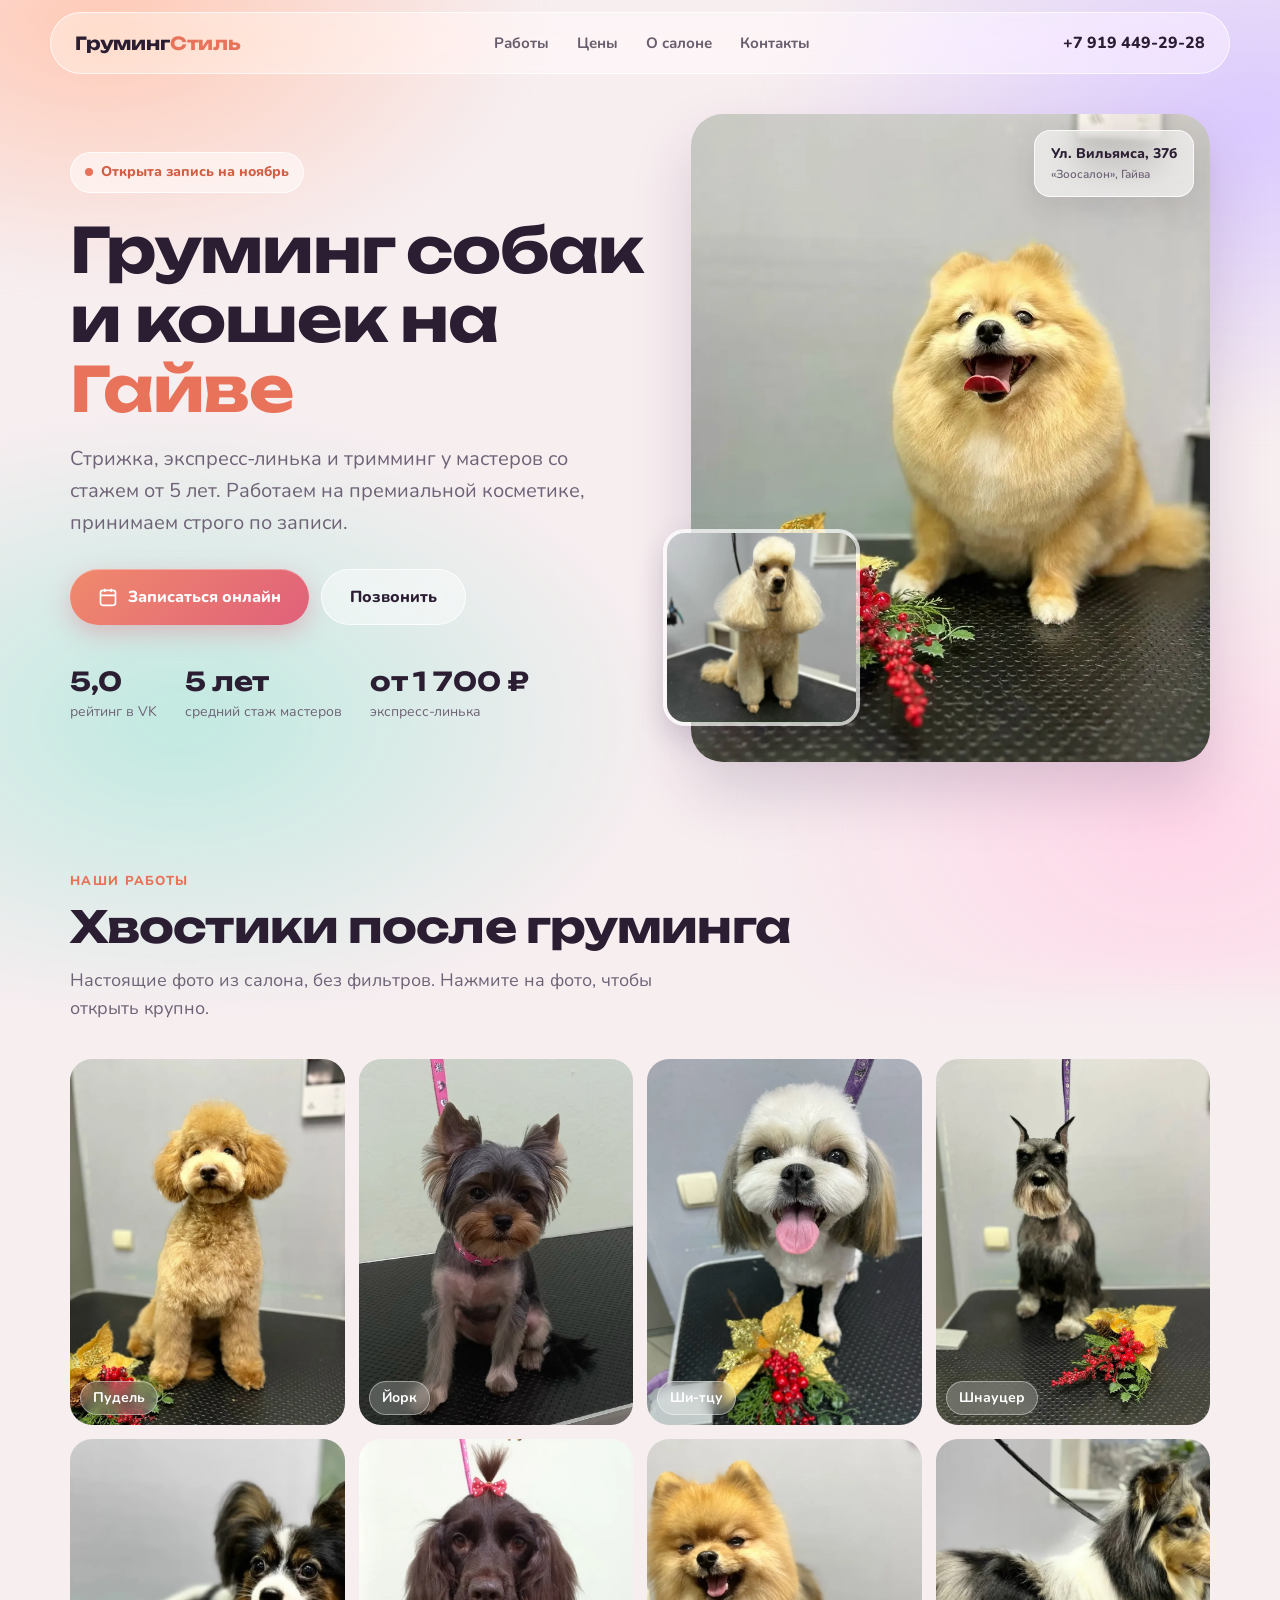
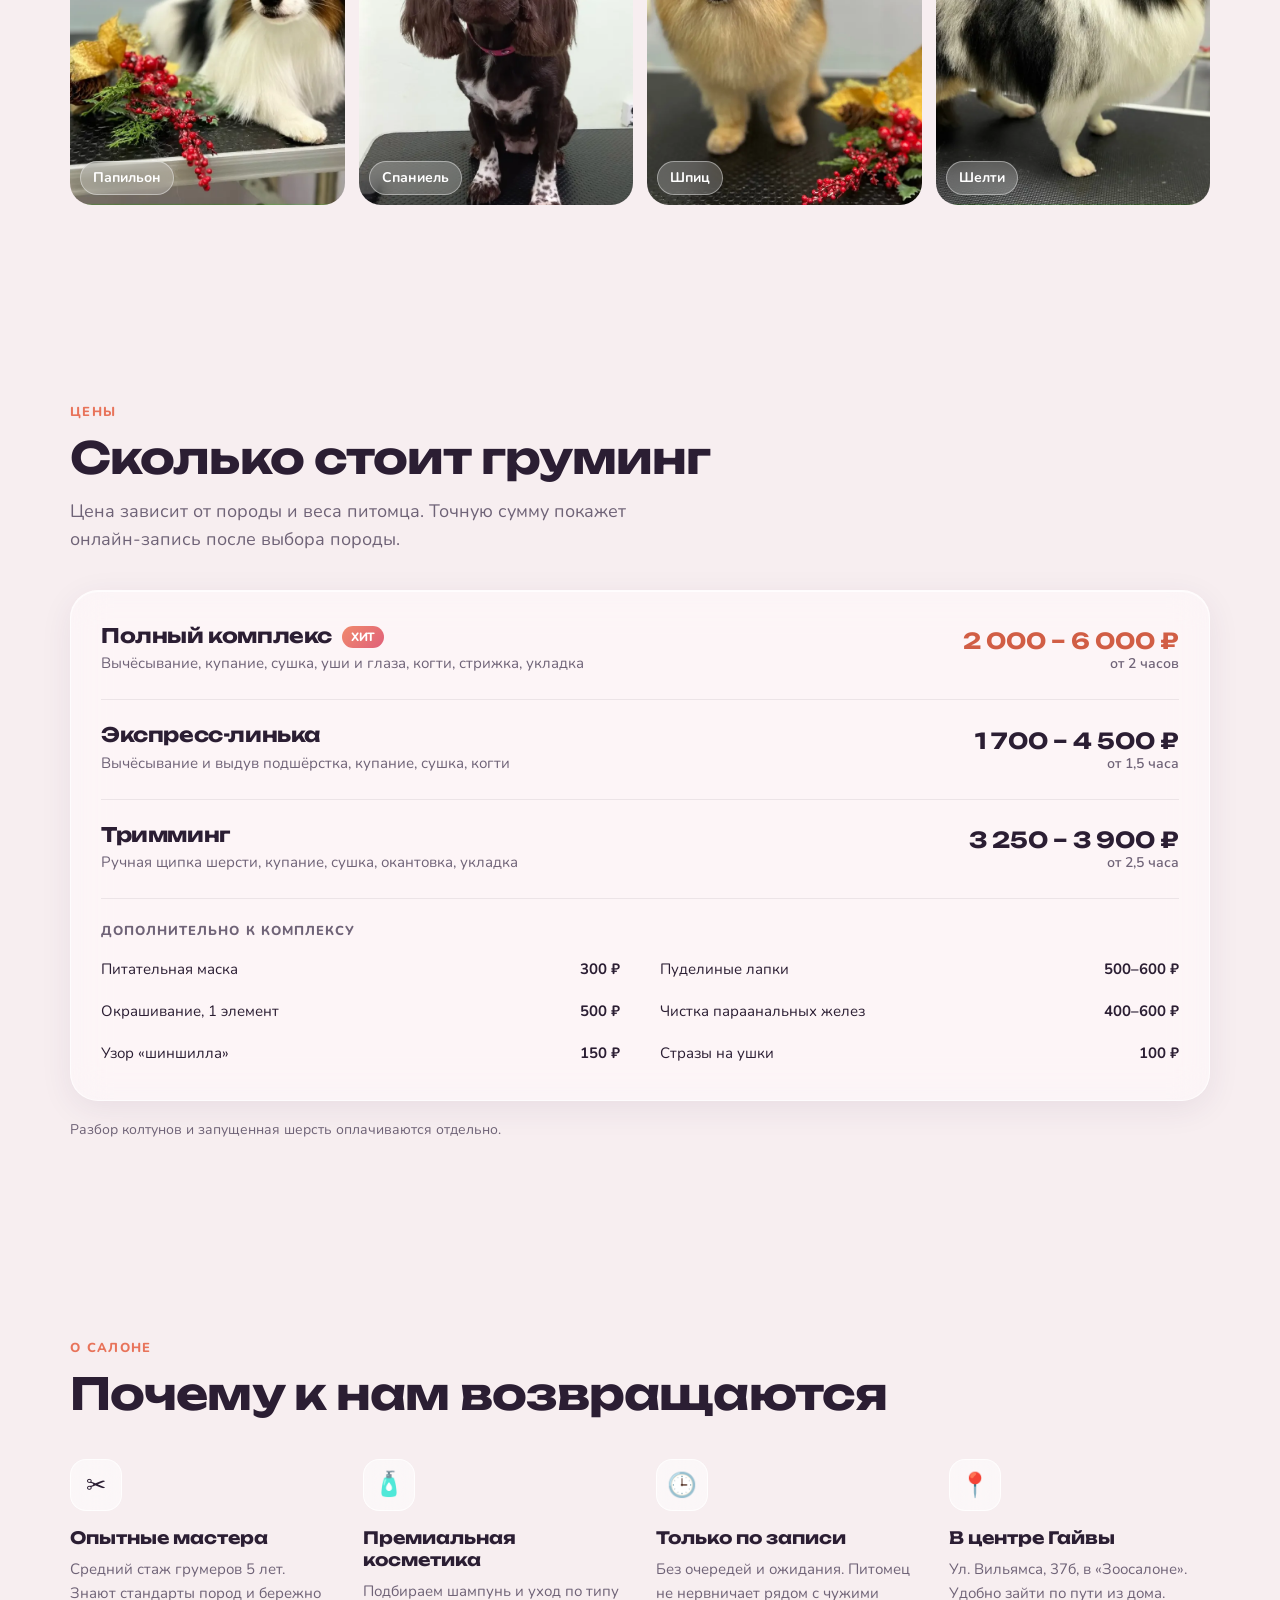
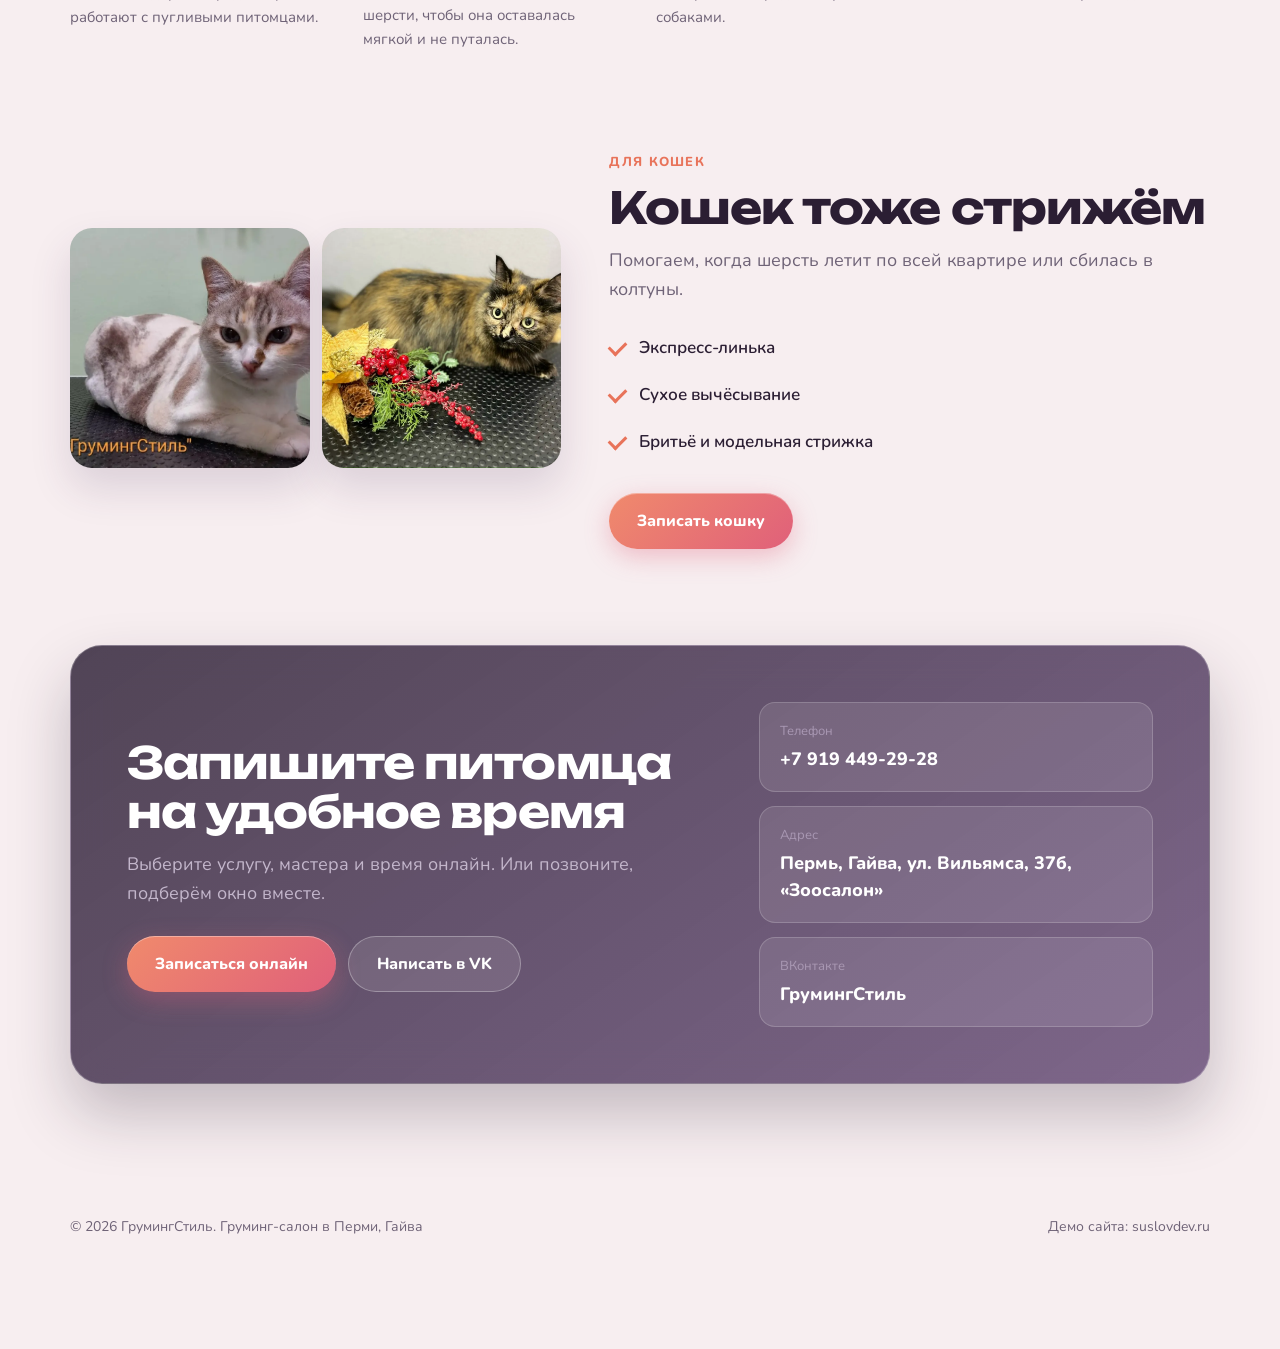
==== commit 76f021f3: "GroomingStil demo: fewer cards (single price panel, plain benefits) Co-Authored-By: Claude Opus 5.5 " ====
--- a/grumingstil/index.html
+++ b/grumingstil/index.html
@@ -104,30 +104,30 @@
 
 /* prices */
 .dark{color:var(--ink)}
-.prices{display:grid;grid-template-columns:repeat(3,1fr);gap:16px;margin-top:40px}
-.pr{background:var(--gl);border:1px solid var(--gl-b);backdrop-filter:blur(18px) saturate(160%);-webkit-backdrop-filter:blur(18px) saturate(160%);box-shadow:var(--gl-sh);border-radius:var(--r);padding:30px 26px;display:flex;flex-direction:column}
-.pr.hit{background:linear-gradient(145deg,rgba(240,138,108,.85),rgba(224,96,122,.85));color:#fff;border-color:rgba(255,255,255,.45)}
-.pr .lbl{font-size:13px;font-weight:800;text-transform:uppercase;letter-spacing:.08em;opacity:.75;margin-bottom:12px}
-.pr h3{font-size:22px;margin-bottom:10px}
-.pr .cost{font:700 28px Unbounded;margin:6px 0 4px}
-.pr .time{font-size:14px;opacity:.75;margin-bottom:16px}
-.pr p{font-size:15px;opacity:.85;flex:1}
-.extra{margin-top:16px;background:var(--gl);border:1px solid var(--gl-b);backdrop-filter:blur(18px);-webkit-backdrop-filter:blur(18px);box-shadow:var(--gl-sh);border-radius:var(--r);padding:26px}
-.extra h3{font-size:18px;margin-bottom:12px}
+.plist{margin-top:36px;border-radius:28px;padding:10px 30px 26px}
+.row{display:flex;justify-content:space-between;align-items:center;gap:24px;padding:24px 0;border-bottom:1px solid rgba(43,30,51,.08)}
+.row h3{font-size:20px;margin-bottom:4px}
+.row p{color:var(--muted);font-size:15px}
+.row .cost{font:700 22px Unbounded;white-space:nowrap;text-align:right}
+.row .cost small{display:block;font:600 14px Nunito;color:var(--muted)}
+.row.hit h3:after{content:"хит";margin-left:10px;vertical-align:middle;font:800 12px Nunito;text-transform:uppercase;color:#fff;background:linear-gradient(135deg,#f08a6c,#e0607a);padding:3px 9px;border-radius:999px}
+.row.hit .cost{color:var(--acc-d)}
+.extra{padding-top:22px}
+.lbl{display:block;font-size:13px;font-weight:800;text-transform:uppercase;letter-spacing:.08em;color:var(--muted);margin-bottom:6px}
 .extra ul{list-style:none;display:grid;grid-template-columns:1fr 1fr;gap:0 40px}
-.extra li{display:flex;justify-content:space-between;gap:16px;padding:11px 0;border-top:1px solid rgba(43,30,51,.08);font-size:15px}
+.extra li{display:flex;justify-content:space-between;gap:16px;padding:9px 0;font-size:15px}
 .extra li b{white-space:nowrap}
+@media (max-width:760px){.plist{padding:4px 20px 20px}.row{flex-direction:column;align-items:flex-start;gap:8px}.row .cost{text-align:left}.extra ul{grid-template-columns:1fr}}
 .pnote{margin-top:18px;font-size:14px;color:var(--muted)}
 @media (max-width:860px){.prices{grid-template-columns:1fr}.extra ul{grid-template-columns:1fr}}
 
 /* why */
-.why{display:grid;grid-template-columns:repeat(4,1fr);gap:16px;margin-top:40px}
-.why div{background:var(--gl);border:1px solid var(--gl-b);backdrop-filter:blur(18px) saturate(160%);-webkit-backdrop-filter:blur(18px) saturate(160%);box-shadow:var(--gl-sh);border-radius:var(--r);padding:26px}
-.why .ic{width:46px;height:46px;border-radius:14px;background:rgba(255,255,255,.7);display:grid;place-items:center;font-size:22px;margin-bottom:18px}
+.why{display:grid;grid-template-columns:repeat(4,1fr);gap:32px;margin-top:40px}
+.why .ic{width:52px;height:52px;border-radius:16px;display:grid;place-items:center;font-size:24px;margin-bottom:16px;background:rgba(255,255,255,.5);border:1px solid rgba(255,255,255,.8);backdrop-filter:blur(12px);-webkit-backdrop-filter:blur(12px)}
 .why b{display:block;font:700 17px/1.3 Unbounded;margin-bottom:8px}
 .why p{color:var(--muted);font-size:15px}
 @media (max-width:900px){.why{grid-template-columns:1fr 1fr}}
-@media (max-width:520px){.why{grid-template-columns:1fr}}
+@media (max-width:520px){.why{grid-template-columns:1fr;gap:24px}}
 
 /* cats */
 .cats{display:grid;grid-template-columns:.9fr 1.1fr;gap:48px;align-items:center}
@@ -234,39 +234,21 @@
     <span class="tag rv">Цены</span>
     <h2 class="rv">Сколько стоит груминг</h2>
     <p class="lead rv">Цена зависит от породы и веса питомца. Точную сумму покажет онлайн-запись после выбора породы.</p>
-    <div class="prices">
-      <div class="pr hit rv">
-        <span class="lbl">Чаще всего выбирают</span>
-        <h3>Полный комплекс</h3>
-        <div class="cost">2 000 – 6 000 ₽</div>
-        <div class="time">от 2 часов</div>
-        <p>Вычёсывание, купание, сушка компрессором, чистка глаз и ушей, когти, стрижка головы и тела, укладка.</p>
-      </div>
-      <div class="pr rv">
-        <span class="lbl">Для линяющих пород</span>
-        <h3>Экспресс-линька</h3>
-        <div class="cost">1 700 – 4 500 ₽</div>
-        <div class="time">от 1,5 часа</div>
-        <p>Вычёсывание и выдув подшёрстка, купание, сушка, чистка ушей и глаз, стрижка когтей.</p>
-      </div>
-      <div class="pr rv">
-        <span class="lbl">Для жесткошёрстных</span>
-        <h3>Тримминг</h3>
-        <div class="cost">3 250 – 3 900 ₽</div>
-        <div class="time">от 2,5 часа</div>
-        <p>Ручная щипка шерсти, купание, сушка, когти, окантовка лап, головы и тела, укладка.</p>
-      </div>
-    </div>
-    <div class="extra rv">
-      <h3>Дополнительно к комплексу</h3>
-      <ul>
-        <li><span>Питательная маска для шерсти</span><b>300 ₽</b></li>
-        <li><span>Пуделиные лапки</span><b>500–600 ₽</b></li>
-        <li><span>Окрашивание, 1 элемент</span><b>500 ₽</b></li>
-        <li><span>Чистка параанальных желез</span><b>400–600 ₽</b></li>
-        <li><span>Узор «шиншилла»</span><b>150 ₽</b></li>
-        <li><span>Стразы на ушки</span><b>100 ₽</b></li>
-      </ul>
+    <div class="plist glass rv">
+      <div class="row hit"><div><h3>Полный комплекс</h3><p>Вычёсывание, купание, сушка, уши и глаза, когти, стрижка, укладка</p></div><div class="cost">2 000 – 6 000 ₽<small>от 2 часов</small></div></div>
+      <div class="row"><div><h3>Экспресс-линька</h3><p>Вычёсывание и выдув подшёрстка, купание, сушка, когти</p></div><div class="cost">1 700 – 4 500 ₽<small>от 1,5 часа</small></div></div>
+      <div class="row"><div><h3>Тримминг</h3><p>Ручная щипка шерсти, купание, сушка, окантовка, укладка</p></div><div class="cost">3 250 – 3 900 ₽<small>от 2,5 часа</small></div></div>
+      <div class="extra">
+        <span class="lbl">Дополнительно к комплексу</span>
+        <ul>
+          <li><span>Питательная маска</span><b>300 ₽</b></li>
+          <li><span>Пуделиные лапки</span><b>500–600 ₽</b></li>
+          <li><span>Окрашивание, 1 элемент</span><b>500 ₽</b></li>
+          <li><span>Чистка параанальных желез</span><b>400–600 ₽</b></li>
+          <li><span>Узор «шиншилла»</span><b>150 ₽</b></li>
+          <li><span>Стразы на ушки</span><b>100 ₽</b></li>
+        </ul>
+      </div>
     </div>
     <p class="pnote rv">Разбор колтунов и запущенная шерсть оплачиваются отдельно.</p>
   </div>
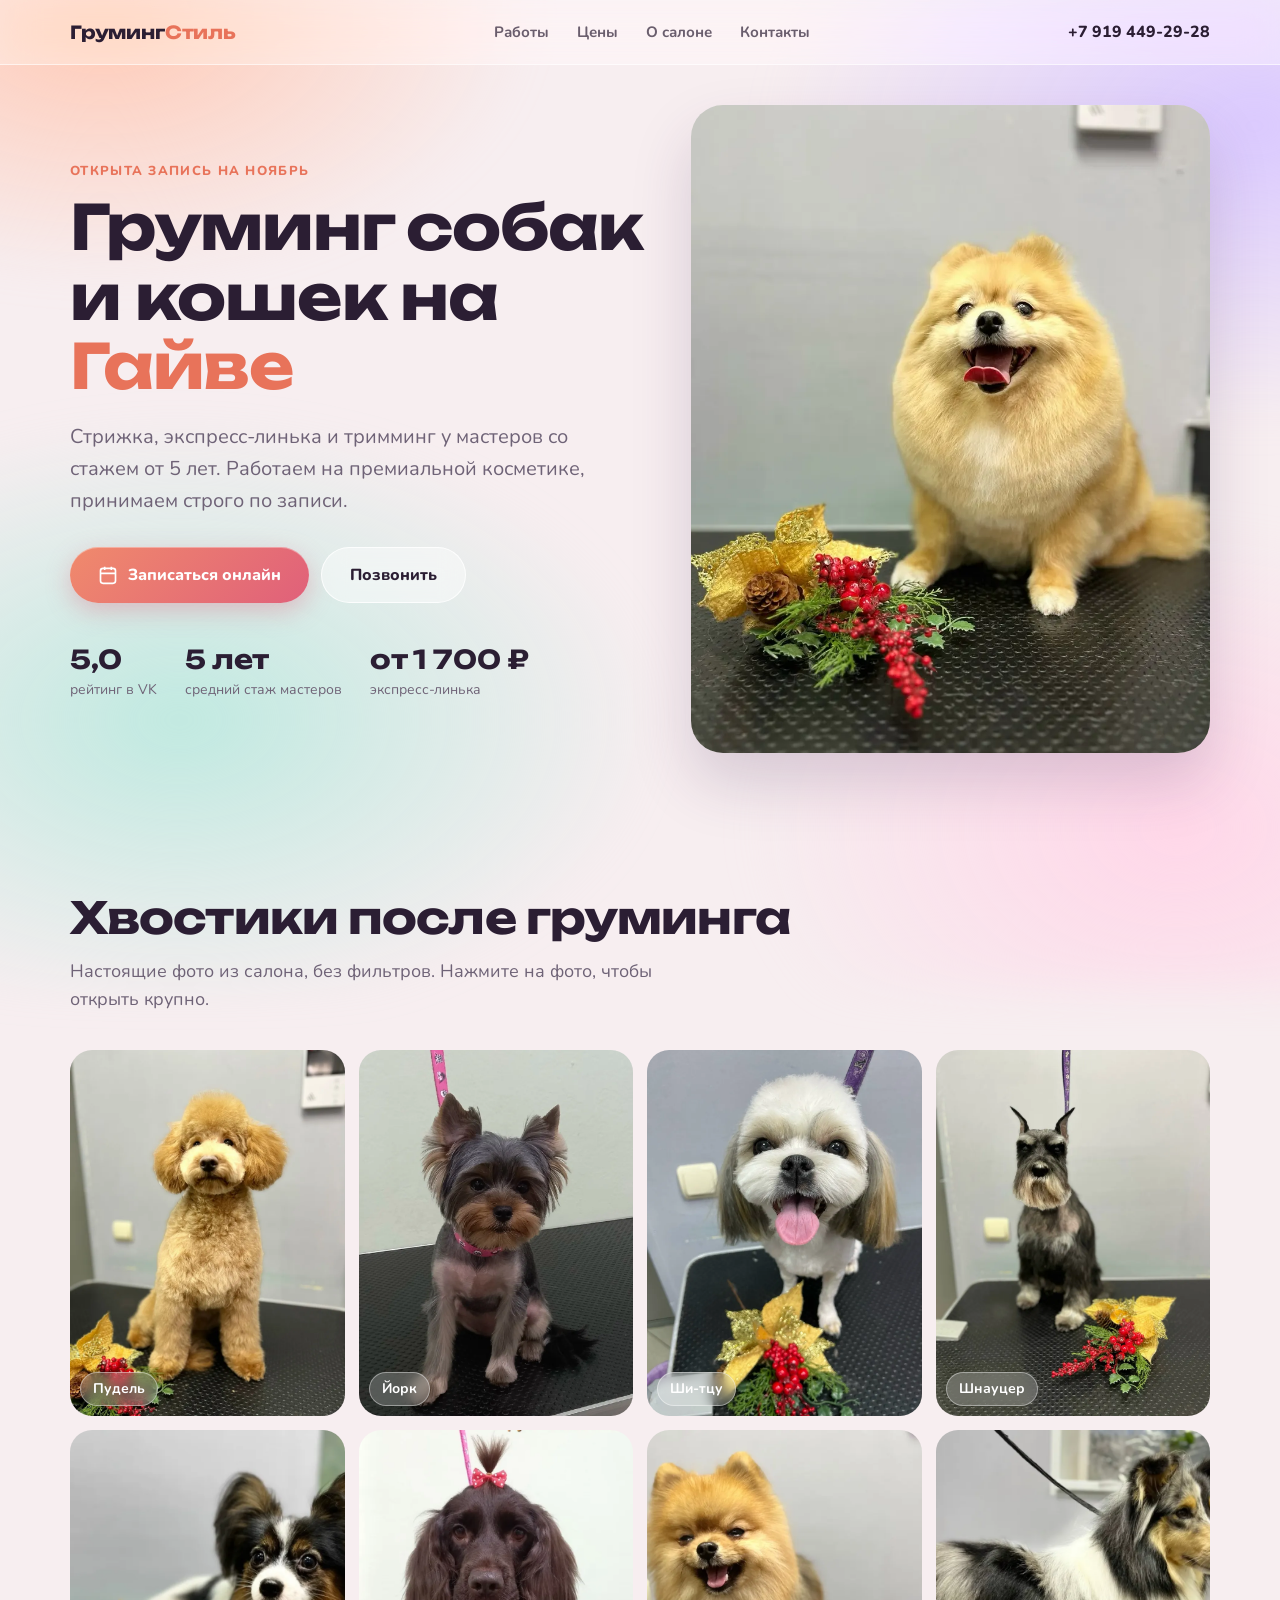
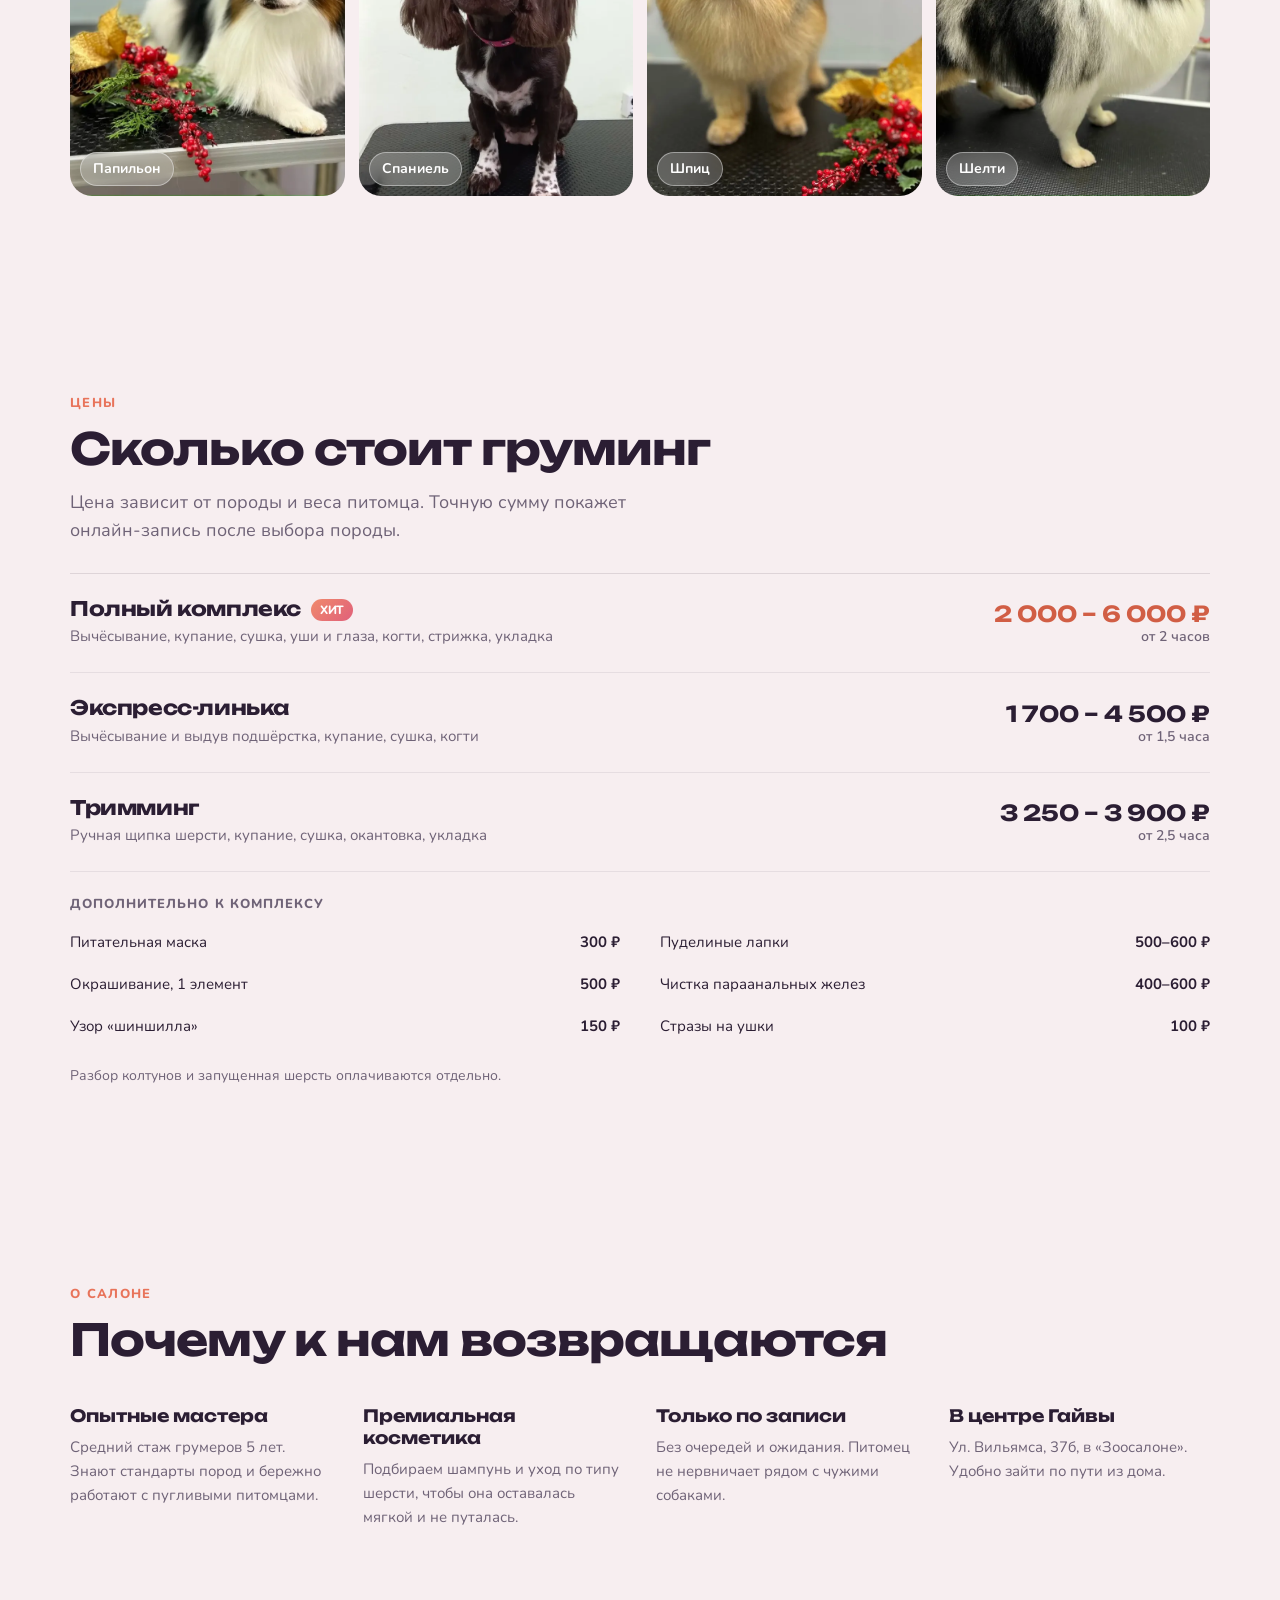
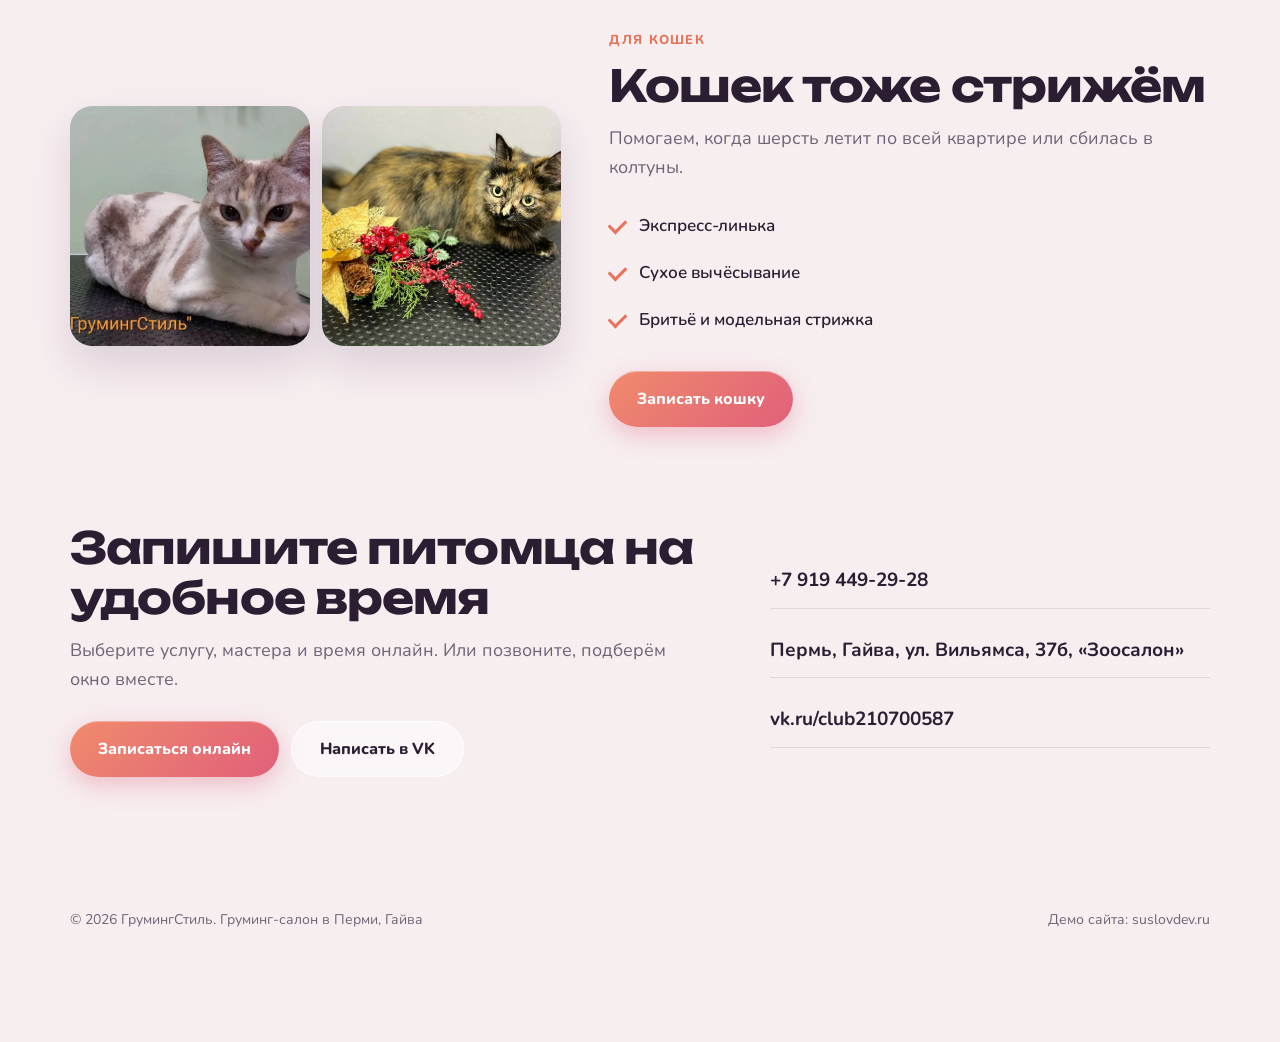
==== commit 12920d3c: "GroomingStil demo: minimal cards, plain contacts and prices Co-Authored-By: Claude Opus 5.5 <noreply" ====
--- a/grumingstil/index.html
+++ b/grumingstil/index.html
@@ -53,10 +53,10 @@
 }
 
 /* header */
-.hd{position:sticky;top:12px;z-index:20;margin:12px 12px 0;border-radius:999px;background:rgba(255,255,255,.4);border:1px solid rgba(255,255,255,.7);backdrop-filter:blur(18px) saturate(160%);-webkit-backdrop-filter:blur(18px) saturate(160%);transition:box-shadow .25s}
+.hd{position:sticky;top:0;z-index:20;background:rgba(255,255,255,.35);border-bottom:1px solid rgba(255,255,255,.6);backdrop-filter:blur(18px) saturate(160%);-webkit-backdrop-filter:blur(18px) saturate(160%);transition:box-shadow .25s}
 .hd.on{box-shadow:0 8px 30px rgba(70,40,90,.1)}
-@media (min-width:1220px){.hd{max-width:1180px;margin:12px auto 0}}
-.hd .wrap{display:flex;align-items:center;justify-content:space-between;height:60px;padding:0 24px}
+
+.hd .wrap{display:flex;align-items:center;justify-content:space-between;height:64px}
 .logo{font:700 18px Unbounded;letter-spacing:-.01em}
 .logo span{color:var(--acc)}
 .nav{display:flex;gap:28px;font-weight:700;font-size:15px}
@@ -104,7 +104,7 @@
 
 /* prices */
 .dark{color:var(--ink)}
-.plist{margin-top:36px;border-radius:28px;padding:10px 30px 26px}
+.plist{margin-top:28px;border-top:1px solid rgba(43,30,51,.12)}
 .row{display:flex;justify-content:space-between;align-items:center;gap:24px;padding:24px 0;border-bottom:1px solid rgba(43,30,51,.08)}
 .row h3{font-size:20px;margin-bottom:4px}
 .row p{color:var(--muted);font-size:15px}
@@ -117,7 +117,7 @@
 .extra ul{list-style:none;display:grid;grid-template-columns:1fr 1fr;gap:0 40px}
 .extra li{display:flex;justify-content:space-between;gap:16px;padding:9px 0;font-size:15px}
 .extra li b{white-space:nowrap}
-@media (max-width:760px){.plist{padding:4px 20px 20px}.row{flex-direction:column;align-items:flex-start;gap:8px}.row .cost{text-align:left}.extra ul{grid-template-columns:1fr}}
+@media (max-width:760px){.row{flex-direction:column;align-items:flex-start;gap:8px}.row .cost{text-align:left}.extra ul{grid-template-columns:1fr}}
 .pnote{margin-top:18px;font-size:14px;color:var(--muted)}
 @media (max-width:860px){.prices{grid-template-columns:1fr}.extra ul{grid-template-columns:1fr}}
 
@@ -139,13 +139,13 @@
 @media (max-width:820px){.cats{grid-template-columns:1fr;gap:28px}}
 
 /* contacts */
-.cta{border-radius:32px;background:linear-gradient(145deg,rgba(43,30,51,.82),rgba(80,50,100,.72));border:1px solid rgba(255,255,255,.25);backdrop-filter:blur(20px);-webkit-backdrop-filter:blur(20px);box-shadow:0 30px 60px rgba(43,30,51,.25);color:#fff;padding:56px;display:grid;grid-template-columns:1.2fr .8fr;gap:40px;align-items:center}
-.cta .lead{color:#c3b6cb;margin-bottom:28px}
+.cta{color:var(--ink);padding:0;display:grid;grid-template-columns:1.2fr .8fr;gap:40px;align-items:center}
+.cta .lead{margin-bottom:28px}
 .info{display:grid;gap:14px}
-.info div{padding:18px 20px;border-radius:16px;background:rgba(255,255,255,.1);border:1px solid rgba(255,255,255,.18)}
+.info p{font:700 19px/1.4 Nunito;padding:14px 0;border-bottom:1px solid rgba(43,30,51,.1)}
 .info small{display:block;color:#a998b3;font-size:13px;margin-bottom:4px}
 .info b{font:800 18px Nunito}
-@media (max-width:860px){.cta{grid-template-columns:1fr;padding:34px 22px}}
+@media (max-width:860px){.cta{grid-template-columns:1fr;gap:24px}}
 
 .ft{padding:36px 0 110px;color:var(--muted);font-size:14px}
 .ft .wrap{display:flex;flex-wrap:wrap;justify-content:space-between;gap:12px}
@@ -187,7 +187,7 @@
 <section class="hero" id="top">
   <div class="wrap">
     <div>
-      <span class="badge rv"><i></i>Открыта запись на ноябрь</span>
+      <span class="tag rv">Открыта запись на ноябрь</span>
       <h1 class="rv">Груминг собак и кошек на <em>Гайве</em></h1>
       <p class="rv">Стрижка, экспресс-линька и тримминг у мастеров со стажем от 5 лет. Работаем на премиальной косметике, принимаем строго по записи.</p>
       <div class="acts rv">
@@ -205,8 +205,6 @@
     </div>
     <div class="hero-ph rv">
       <img src="img/b14.webp" alt="Шпиц после стрижки в салоне ГрумингСтиль" fetchpriority="high">
-      <img class="mini" src="img/02.webp" alt="Пудель после стрижки">
-      <div class="note">Ул. Вильямса, 37б<small>«Зоосалон», Гайва</small></div>
     </div>
   </div>
 </section>
@@ -234,7 +232,7 @@
     <span class="tag rv">Цены</span>
     <h2 class="rv">Сколько стоит груминг</h2>
     <p class="lead rv">Цена зависит от породы и веса питомца. Точную сумму покажет онлайн-запись после выбора породы.</p>
-    <div class="plist glass rv">
+    <div class="plist rv">
       <div class="row hit"><div><h3>Полный комплекс</h3><p>Вычёсывание, купание, сушка, уши и глаза, когти, стрижка, укладка</p></div><div class="cost">2 000 – 6 000 ₽<small>от 2 часов</small></div></div>
       <div class="row"><div><h3>Экспресс-линька</h3><p>Вычёсывание и выдув подшёрстка, купание, сушка, когти</p></div><div class="cost">1 700 – 4 500 ₽<small>от 1,5 часа</small></div></div>
       <div class="row"><div><h3>Тримминг</h3><p>Ручная щипка шерсти, купание, сушка, окантовка, укладка</p></div><div class="cost">3 250 – 3 900 ₽<small>от 2,5 часа</small></div></div>
@@ -259,10 +257,10 @@
     <span class="tag rv">О салоне</span>
     <h2 class="rv">Почему к нам возвращаются</h2>
     <div class="why">
-      <div class="rv"><span class="ic">✂️</span><b>Опытные мастера</b><p>Средний стаж грумеров 5 лет. Знают стандарты пород и бережно работают с пугливыми питомцами.</p></div>
-      <div class="rv"><span class="ic">🧴</span><b>Премиальная косметика</b><p>Подбираем шампунь и уход по типу шерсти, чтобы она оставалась мягкой и не путалась.</p></div>
-      <div class="rv"><span class="ic">🕒</span><b>Только по записи</b><p>Без очередей и ожидания. Питомец не нервничает рядом с чужими собаками.</p></div>
-      <div class="rv"><span class="ic">📍</span><b>В центре Гайвы</b><p>Ул. Вильямса, 37б, в «Зоосалоне». Удобно зайти по пути из дома.</p></div>
+      <div class="rv"><b>Опытные мастера</b><p>Средний стаж грумеров 5 лет. Знают стандарты пород и бережно работают с пугливыми питомцами.</p></div>
+      <div class="rv"><b>Премиальная косметика</b><p>Подбираем шампунь и уход по типу шерсти, чтобы она оставалась мягкой и не путалась.</p></div>
+      <div class="rv"><b>Только по записи</b><p>Без очередей и ожидания. Питомец не нервничает рядом с чужими собаками.</p></div>
+      <div class="rv"><b>В центре Гайвы</b><p>Ул. Вильямса, 37б, в «Зоосалоне». Удобно зайти по пути из дома.</p></div>
     </div>
   </div>
 </section>
@@ -295,13 +293,13 @@
         <p class="lead">Выберите услугу, мастера и время онлайн. Или позвоните, подберём окно вместе.</p>
         <div class="acts">
           <a class="btn btn-main" href="https://clck.ru/3MApoU" target="_blank" rel="noopener">Записаться онлайн</a>
-          <a class="btn btn-ghost" href="https://vk.me/club210700587" target="_blank" rel="noopener">Написать в VK</a>
+          <a class="btn btn-line" href="https://vk.me/club210700587" target="_blank" rel="noopener">Написать в VK</a>
         </div>
       </div>
       <div class="info">
-        <div><small>Телефон</small><b><a href="tel:+79194492928">+7 919 449-29-28</a></b></div>
-        <div><small>Адрес</small><b>Пермь, Гайва, ул. Вильямса, 37б, «Зоосалон»</b></div>
-        <div><small>ВКонтакте</small><b><a href="https://vk.ru/club210700587" target="_blank" rel="noopener">ГрумингСтиль</a></b></div>
+        <p><a href="tel:+79194492928">+7 919 449-29-28</a></p>
+        <p>Пермь, Гайва, ул. Вильямса, 37б, «Зоосалон»</p>
+        <p><a href="https://vk.ru/club210700587" target="_blank" rel="noopener">vk.ru/club210700587</a></p>
       </div>
     </div>
   </div>
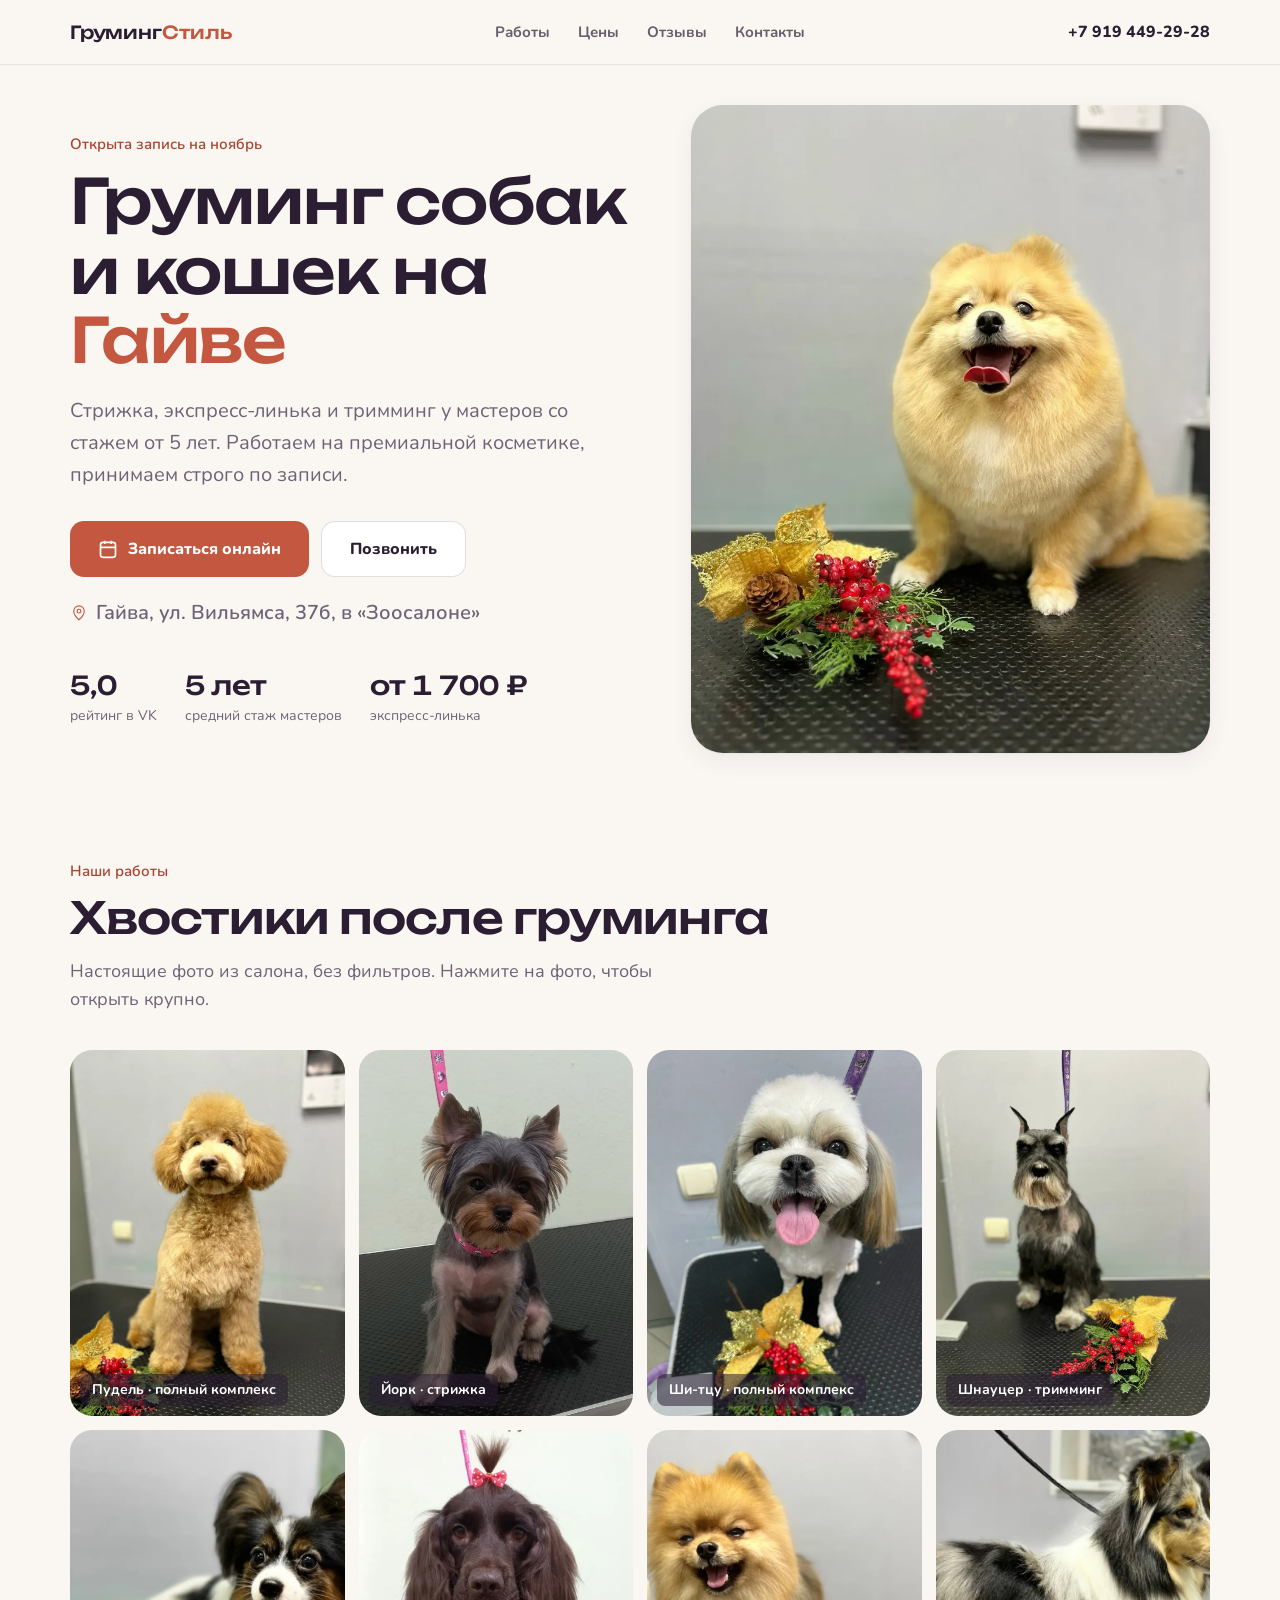
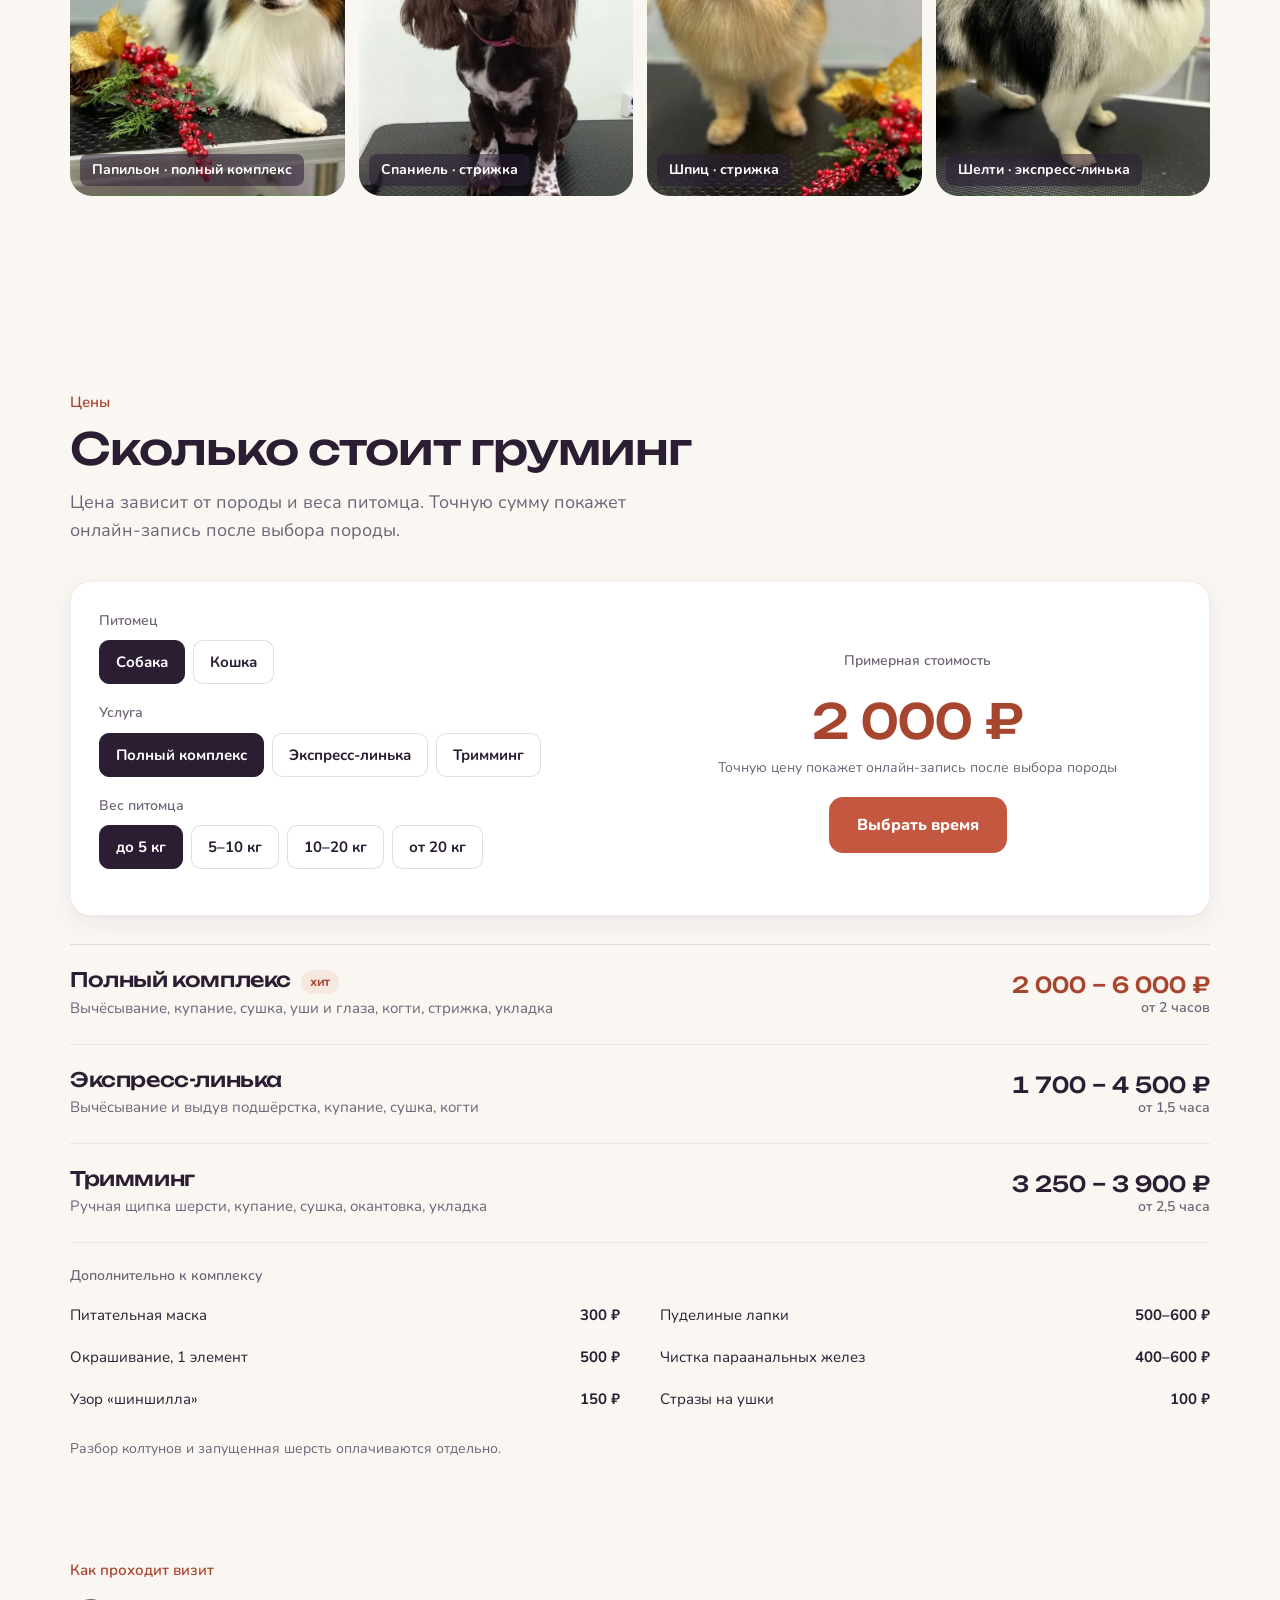
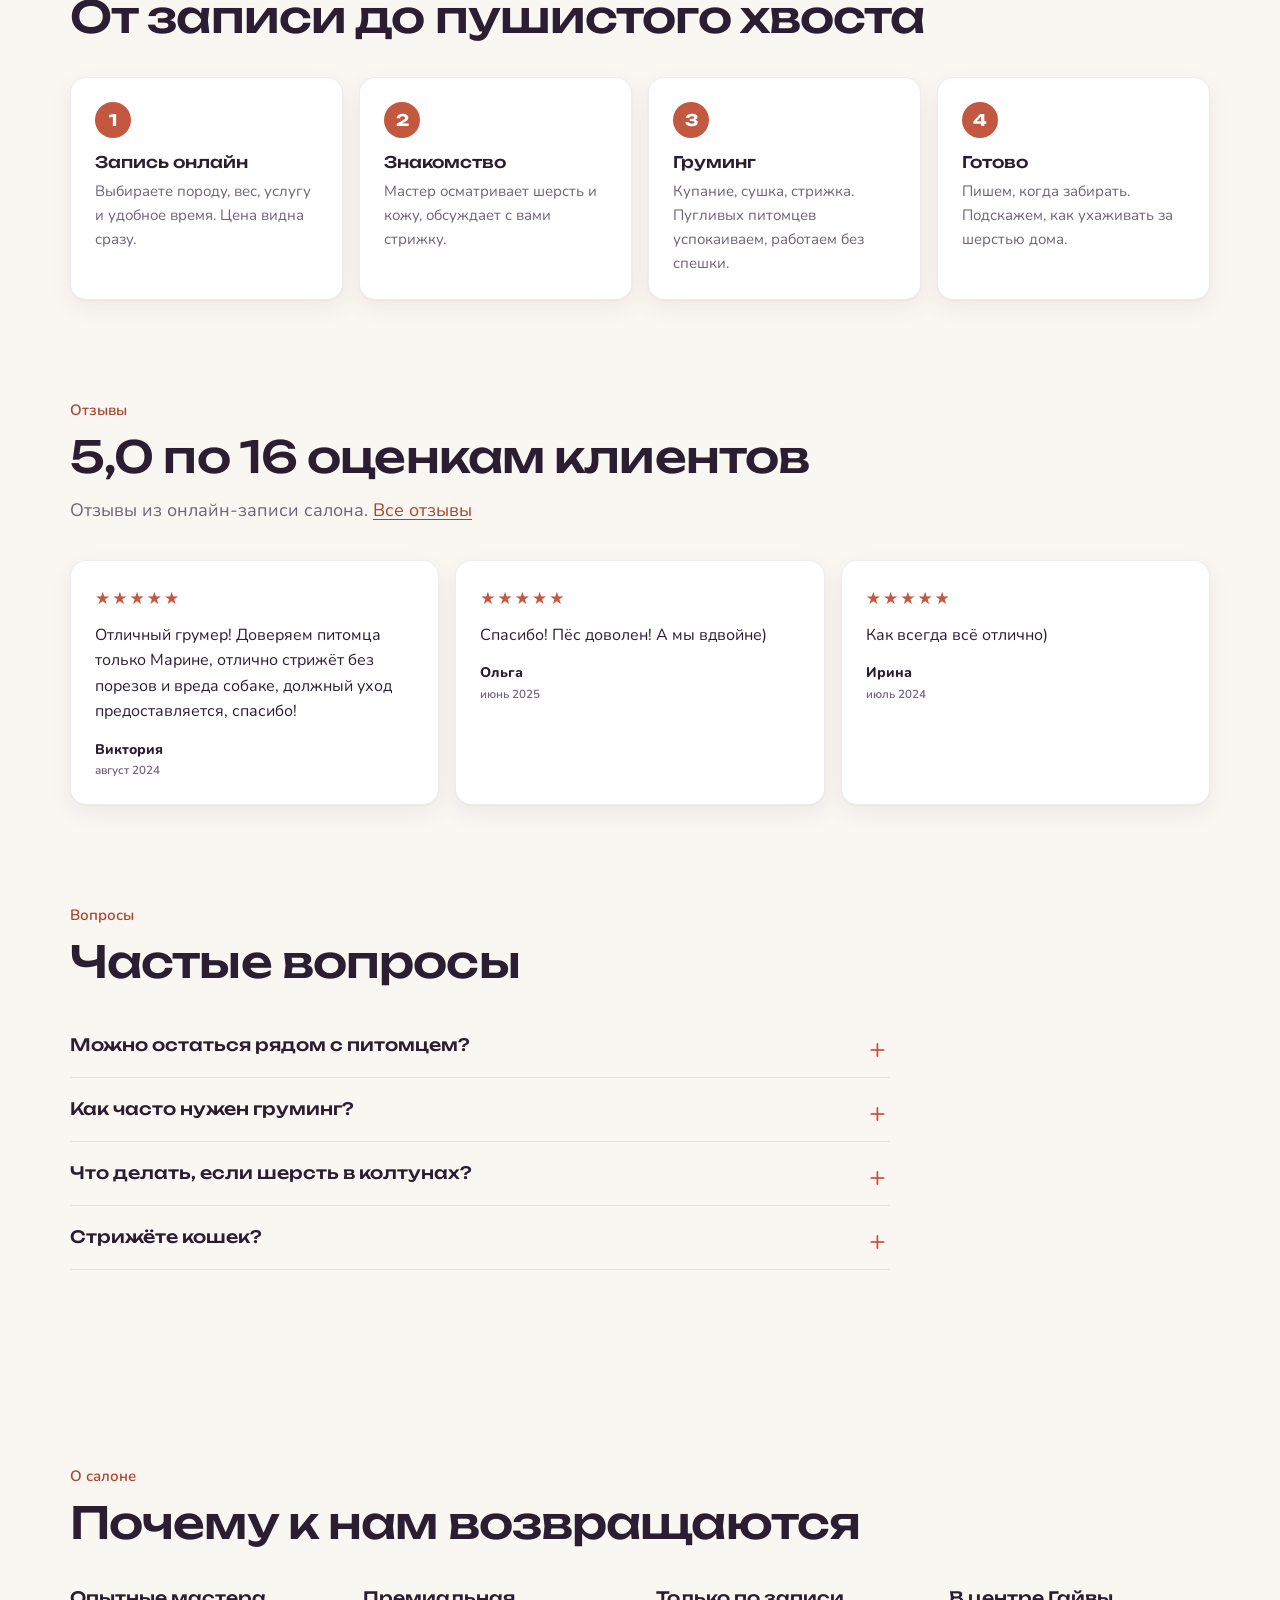
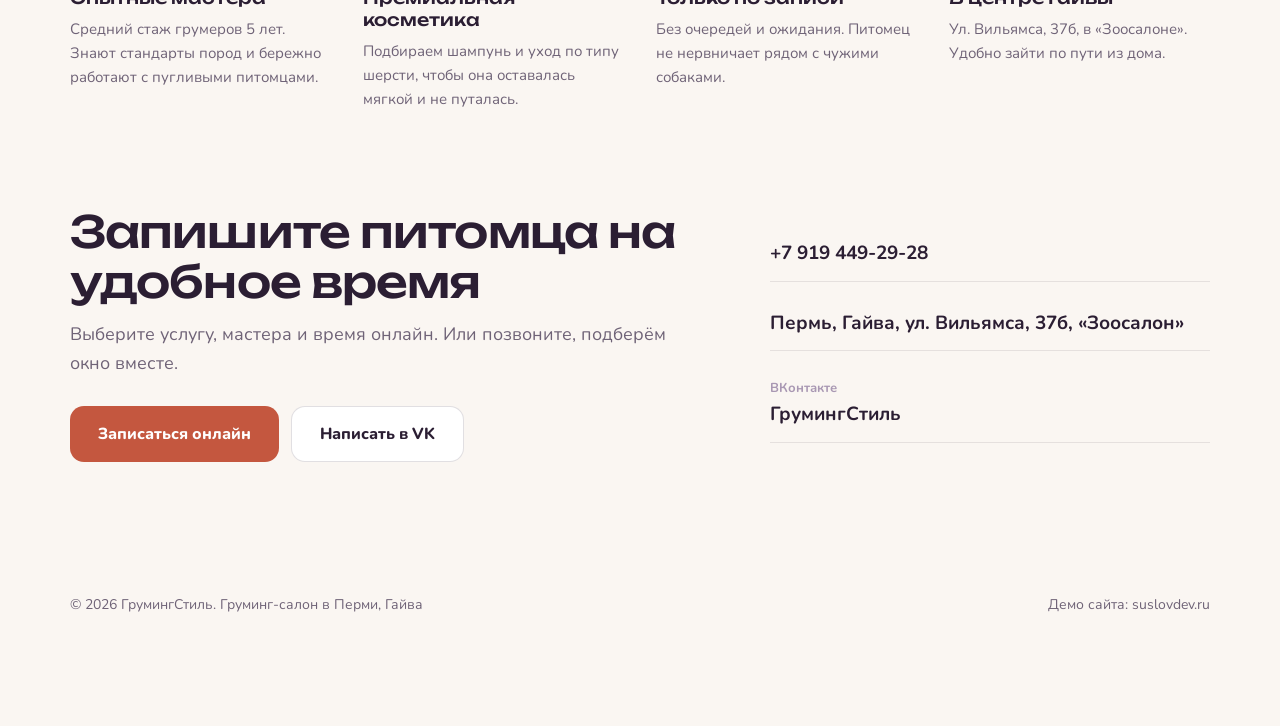
==== commit 55042133: "grumingstil: calculator, reviews, visit steps, FAQ, unslop pass Co-Authored-By: Claude Opus 5.5 <nor" ====
--- a/grumingstil/index.html
+++ b/grumingstil/index.html
@@ -167,6 +167,72 @@
 .rv{opacity:0;transform:translateY(18px);transition:opacity .6s ease,transform .6s cubic-bezier(.2,.7,.2,1)}
 .rv.in{opacity:1;transform:none}
 @media (prefers-reduced-motion:reduce){*{transition:none!important;animation:none!important;scroll-behavior:auto}.rv{opacity:1;transform:none}}
+
+/* calc */
+.calc{margin-top:36px;padding:28px;border-radius:28px;display:grid;grid-template-columns:1fr 1fr;gap:28px;align-items:center}
+.seg{display:flex;flex-wrap:wrap;gap:8px;margin:8px 0 18px}
+.seg button{height:44px;padding:0 16px;border-radius:999px;border:1px solid rgba(43,30,51,.15);background:rgba(255,255,255,.6);font:700 15px Nunito;color:var(--ink);cursor:pointer;transition:background-color .2s,color .2s}
+.seg button.on{background:var(--ink);color:#fff;border-color:var(--ink)}
+.res{text-align:center}
+.res b{display:block;font:700 clamp(34px,5vw,48px) Unbounded;font-variant-numeric:tabular-nums;color:var(--acc-d)}
+.res span{color:var(--muted);font-size:14px;display:block;margin:6px 0 18px}
+@media (max-width:760px){.calc{grid-template-columns:1fr;padding:20px}}
+/* steps, reviews, faq */
+.steps{display:grid;grid-template-columns:repeat(4,1fr);gap:16px;margin-top:36px;counter-reset:s}
+.steps div{padding:22px;border-radius:var(--r)}
+.steps div:before{counter-increment:s;content:counter(s);display:grid;place-items:center;width:36px;height:36px;border-radius:50%;background:var(--acc);color:#fff;font:700 16px Unbounded;margin-bottom:14px}
+.steps b{display:block;font:700 16px/1.3 Unbounded;margin-bottom:6px}
+.steps p{color:var(--muted);font-size:15px}
+@media (max-width:900px){.steps{grid-template-columns:1fr 1fr}}
+@media (max-width:520px){.steps{grid-template-columns:1fr}}
+.revs{display:grid;grid-template-columns:repeat(3,1fr);gap:16px;margin-top:36px}
+.revs figure{padding:24px;border-radius:var(--r)}
+.revs .st{color:#f0a020;letter-spacing:2px;margin-bottom:10px}
+.revs blockquote{font-size:16px;margin-bottom:14px}
+.revs figcaption{font-weight:800;font-size:14px}
+.revs figcaption small{display:block;font-weight:600;color:var(--muted)}
+@media (max-width:860px){.revs{grid-template-columns:1fr}}
+.faq{margin-top:28px;max-width:820px}
+.faq details{border-bottom:1px solid rgba(43,30,51,.1)}
+.faq summary{cursor:pointer;list-style:none;padding:20px 40px 20px 0;font:700 17px/1.35 Unbounded;position:relative}
+.faq summary::-webkit-details-marker{display:none}
+.faq summary:after{content:"+";position:absolute;right:4px;top:16px;font:400 28px Nunito;color:var(--acc);transition:transform .2s}
+.faq details[open] summary:after{transform:rotate(45deg)}
+.faq p{color:var(--muted);padding:0 0 20px}
+
+/* unslop 02.11.2026: quiet chrome, photos carry the color */
+:root{--acc:#c4573f;--acc-d:#a8452f;--line:rgba(43,30,51,.08);--sh:0 1px 2px rgba(43,30,51,.04),0 8px 24px rgba(43,30,51,.06)}
+body{background:#faf6f2}
+body:before{display:none}
+h1,h2,h3,.why b,.steps b,.faq summary,.logo{font-weight:500}
+.glass,.badge,.why .ic{background:#fff;border:1px solid var(--line);backdrop-filter:none;-webkit-backdrop-filter:none;box-shadow:var(--sh)}
+.hd{background:rgba(250,246,242,.92);border-bottom:1px solid var(--line)}
+.hd.on{box-shadow:0 1px 0 var(--line)}
+.tag{text-transform:none;letter-spacing:0;font:600 15px/1 Nunito;color:var(--acc-d)}
+.lbl{text-transform:none;letter-spacing:0;font-weight:600;font-size:14px}
+.btn{border-radius:14px;transition:background-color .2s ease,color .2s ease,transform .16s ease}
+.btn-main{background:var(--acc);box-shadow:none}
+.btn-line{background:#fff;border:1px solid rgba(43,30,51,.14);backdrop-filter:none;-webkit-backdrop-filter:none}
+.btn-dark{background:var(--ink);backdrop-filter:none;-webkit-backdrop-filter:none}
+@media (hover:hover){.btn-main:hover{filter:none;background:var(--acc-d)}}
+.mbar .btn{box-shadow:0 4px 16px rgba(43,30,51,.18)}
+.seg button{border-radius:10px;background:#fff;border-color:rgba(43,30,51,.14)}
+.calc{border-radius:20px}
+.steps div,.revs figure{border-radius:16px;padding:24px}
+.row.hit h3:after{background:var(--soft);color:var(--acc-d);text-transform:none;font:700 13px Nunito}
+.row .cost,.extra li b,.res b,.facts b{font-variant-numeric:tabular-nums}
+.res b,.row .cost,.facts b{font-weight:500}
+.hero-ph img,.cats-ph img{box-shadow:var(--sh)}
+.card figcaption{background:rgba(43,30,51,.55);border:0;backdrop-filter:none;border-radius:8px}
+.revs .st{color:var(--acc)}
+.badge i{animation:none}
+.rv{opacity:1;transform:none;transition:none}
+.hero .rv{opacity:0;transform:translateY(8px);transition:opacity .5s ease,transform .5s cubic-bezier(.2,.7,.2,1)}
+.hero .rv.in{opacity:1;transform:none}
+.addr{display:flex;align-items:center;gap:8px;margin-top:20px;color:var(--muted);font-weight:600;font-size:15px}
+.addr svg{width:18px;height:18px;flex:none;color:var(--acc)}
+.lnk{color:var(--acc-d);text-decoration:underline;text-underline-offset:3px}
+[hidden]{display:none!important}
 </style>
 </head>
 <body>
@@ -177,7 +243,7 @@
     <nav class="nav">
       <a href="#works">Работы</a>
       <a href="#prices">Цены</a>
-      <a href="#why">О салоне</a>
+      <a href="#reviews">Отзывы</a>
       <a href="#contacts">Контакты</a>
     </nav>
     <a class="hd-phone" href="tel:+79194492928">+7 919 449-29-28</a>
@@ -197,6 +263,7 @@
         </a>
         <a class="btn btn-line" href="tel:+79194492928">Позвонить</a>
       </div>
+      <p class="addr rv"><svg viewBox="0 0 24 24" fill="none" stroke="currentColor" stroke-width="1.5"><path d="M12 21s-7-6.2-7-11.5a7 7 0 0 1 14 0C19 14.8 12 21 12 21z"/><circle cx="12" cy="9.5" r="2.5"/></svg>Гайва, ул. Вильямса, 37б, в «Зоосалоне»</p>
       <div class="facts rv">
         <div><b>5,0</b><span>рейтинг в VK</span></div>
         <div><b>5 лет</b><span>средний стаж мастеров</span></div>
@@ -215,14 +282,14 @@
     <h2 class="rv">Хвостики после груминга</h2>
     <p class="lead rv">Настоящие фото из салона, без фильтров. Нажмите на фото, чтобы открыть крупно.</p>
     <div class="grid" id="grid">
-      <figure class="card rv"><img src="img/b11.webp" alt="Той-пудель под мишку" loading="lazy"><figcaption>Пудель</figcaption></figure>
-      <figure class="card rv"><img src="img/05.webp" alt="Йоркширский терьер после стрижки" loading="lazy"><figcaption>Йорк</figcaption></figure>
-      <figure class="card rv"><img src="img/b04.webp" alt="Ши-тцу после стрижки" loading="lazy"><figcaption>Ши-тцу</figcaption></figure>
-      <figure class="card rv"><img src="img/b15.webp" alt="Цвергшнауцер после тримминга" loading="lazy"><figcaption>Шнауцер</figcaption></figure>
-      <figure class="card rv"><img src="img/b08.webp" alt="Папильон после груминга" loading="lazy"><figcaption>Папильон</figcaption></figure>
-      <figure class="card rv"><img src="img/06.webp" alt="Спаниель после стрижки" loading="lazy"><figcaption>Спаниель</figcaption></figure>
-      <figure class="card rv"><img src="img/b10.webp" alt="Померанский шпиц после стрижки" loading="lazy"><figcaption>Шпиц</figcaption></figure>
-      <figure class="card rv"><img src="img/03.webp" alt="Шелти после экспресс-линьки" loading="lazy"><figcaption>Шелти</figcaption></figure>
+      <figure class="card rv"><img src="img/b11.webp" alt="Той-пудель под мишку" loading="lazy"><figcaption>Пудель · полный комплекс</figcaption></figure>
+      <figure class="card rv"><img src="img/05.webp" alt="Йоркширский терьер после стрижки" loading="lazy"><figcaption>Йорк · стрижка</figcaption></figure>
+      <figure class="card rv"><img src="img/b04.webp" alt="Ши-тцу после стрижки" loading="lazy"><figcaption>Ши-тцу · полный комплекс</figcaption></figure>
+      <figure class="card rv"><img src="img/b15.webp" alt="Цвергшнауцер после тримминга" loading="lazy"><figcaption>Шнауцер · тримминг</figcaption></figure>
+      <figure class="card rv"><img src="img/b08.webp" alt="Папильон после груминга" loading="lazy"><figcaption>Папильон · полный комплекс</figcaption></figure>
+      <figure class="card rv"><img src="img/06.webp" alt="Спаниель после стрижки" loading="lazy"><figcaption>Спаниель · стрижка</figcaption></figure>
+      <figure class="card rv"><img src="img/b10.webp" alt="Померанский шпиц после стрижки" loading="lazy"><figcaption>Шпиц · стрижка</figcaption></figure>
+      <figure class="card rv"><img src="img/03.webp" alt="Шелти после экспресс-линьки" loading="lazy"><figcaption>Шелти · экспресс-линька</figcaption></figure>
     </div>
   </div>
 </section>
@@ -232,6 +299,22 @@
     <span class="tag rv">Цены</span>
     <h2 class="rv">Сколько стоит груминг</h2>
     <p class="lead rv">Цена зависит от породы и веса питомца. Точную сумму покажет онлайн-запись после выбора породы.</p>
+    <div class="calc glass rv">
+      <div>
+        <span class="lbl">Питомец</span>
+        <div class="seg" id="pet"><button class="on" data-i="0">Собака</button><button data-i="1">Кошка</button></div>
+        <span class="lbl" id="svcl">Услуга</span>
+        <div class="seg" id="svc"><button class="on" data-i="0">Полный комплекс</button><button data-i="1">Экспресс-линька</button><button data-i="2" class="dog">Тримминг</button></div>
+        <span class="lbl" id="wtl">Вес питомца</span>
+        <div class="seg" id="wt"><button class="on" data-i="0">до 5 кг</button><button data-i="1">5–10 кг</button><button data-i="2">10–20 кг</button><button data-i="3">от 20 кг</button></div>
+      </div>
+      <div class="res">
+        <span class="lbl">Примерная стоимость</span>
+        <b id="sum">2 000 ₽</b>
+        <span>Точную цену покажет онлайн-запись после выбора породы</span>
+        <a class="btn btn-main" href="https://clck.ru/3MApoU" target="_blank" rel="noopener">Выбрать время</a>
+      </div>
+    </div>
     <div class="plist rv">
       <div class="row hit"><div><h3>Полный комплекс</h3><p>Вычёсывание, купание, сушка, уши и глаза, когти, стрижка, укладка</p></div><div class="cost">2 000 – 6 000 ₽<small>от 2 часов</small></div></div>
       <div class="row"><div><h3>Экспресс-линька</h3><p>Вычёсывание и выдув подшёрстка, купание, сушка, когти</p></div><div class="cost">1 700 – 4 500 ₽<small>от 1,5 часа</small></div></div>
@@ -252,6 +335,45 @@
   </div>
 </section>
 
+<section class="sec" id="visit" style="padding-top:0">
+  <div class="wrap">
+    <span class="tag rv">Как проходит визит</span>
+    <h2 class="rv">От записи до пушистого хвоста</h2>
+    <div class="steps">
+      <div class="glass rv"><b>Запись онлайн</b><p>Выбираете породу, вес, услугу и удобное время. Цена видна сразу.</p></div>
+      <div class="glass rv"><b>Знакомство</b><p>Мастер осматривает шерсть и кожу, обсуждает с вами стрижку.</p></div>
+      <div class="glass rv"><b>Груминг</b><p>Купание, сушка, стрижка. Пугливых питомцев успокаиваем, работаем без спешки.</p></div>
+      <div class="glass rv"><b>Готово</b><p>Пишем, когда забирать. Подскажем, как ухаживать за шерстью дома.</p></div>
+    </div>
+  </div>
+</section>
+
+<section class="sec" id="reviews" style="padding-top:0">
+  <div class="wrap">
+    <span class="tag rv">Отзывы</span>
+    <h2 class="rv">5,0 по 16 оценкам клиентов</h2>
+    <p class="lead rv">Отзывы из онлайн-записи салона. <a class="lnk" href="https://clients.bimassist.ru/519/reviews" target="_blank" rel="noopener">Все отзывы</a></p>
+    <div class="revs">
+      <figure class="glass rv"><div class="st">★★★★★</div><blockquote>Отличный грумер! Доверяем питомца только Марине, отлично стрижёт без порезов и вреда собаке, должный уход предоставляется, спасибо!</blockquote><figcaption>Виктория<small>август 2024</small></figcaption></figure>
+      <figure class="glass rv"><div class="st">★★★★★</div><blockquote>Спасибо! Пёс доволен! А мы вдвойне)</blockquote><figcaption>Ольга<small>июнь 2025</small></figcaption></figure>
+      <figure class="glass rv"><div class="st">★★★★★</div><blockquote>Как всегда всё отлично)</blockquote><figcaption>Ирина<small>июль 2024</small></figcaption></figure>
+    </div>
+  </div>
+</section>
+
+<section class="sec" id="faq" style="padding-top:0">
+  <div class="wrap">
+    <span class="tag rv">Вопросы</span>
+    <h2 class="rv">Частые вопросы</h2>
+    <div class="faq rv">
+      <details><summary>Можно остаться рядом с питомцем?</summary><p>Лучше оставить питомца мастеру: без хозяина собаки и кошки обычно ведут себя спокойнее. Когда всё будет готово, мы напишем или позвоним.</p></details>
+      <details><summary>Как часто нужен груминг?</summary><p>Длинношёрстным породам раз в 4–6 недель, на экспресс-линьку в сезон линьки раз в месяц. Мастер подскажет график под вашего питомца.</p></details>
+      <details><summary>Что делать, если шерсть в колтунах?</summary><p>Предупредите при записи. Разбор колтунов оплачивается отдельно, иногда бережнее сбрить и отрастить шерсть заново.</p></details>
+      <details><summary>Стрижёте кошек?</summary><p>Да: экспресс-линька, сухое вычёсывание, бритьё и модельная стрижка.</p></details>
+    </div>
+  </div>
+</section>
+
 <section class="sec" id="why">
   <div class="wrap">
     <span class="tag rv">О салоне</span>
@@ -265,25 +387,6 @@
   </div>
 </section>
 
-<section class="sec" style="padding-top:0">
-  <div class="wrap cats">
-    <div class="cats-ph rv">
-      <img src="img/08.webp" alt="Кошка после бритья" loading="lazy">
-      <img src="img/b19.webp" alt="Кошка после экспресс-линьки" loading="lazy">
-    </div>
-    <div class="rv">
-      <span class="tag">Для кошек</span>
-      <h2>Кошек тоже стрижём</h2>
-      <p class="lead">Помогаем, когда шерсть летит по всей квартире или сбилась в колтуны.</p>
-      <ul>
-        <li>Экспресс-линька</li>
-        <li>Сухое вычёсывание</li>
-        <li>Бритьё и модельная стрижка</li>
-      </ul>
-      <a class="btn btn-main" href="https://clck.ru/3MApoU" target="_blank" rel="noopener">Записать кошку</a>
-    </div>
-  </div>
-</section>
 
 <section class="sec" id="contacts" style="padding-top:0">
   <div class="wrap">
@@ -299,7 +402,7 @@
       <div class="info">
         <p><a href="tel:+79194492928">+7 919 449-29-28</a></p>
         <p>Пермь, Гайва, ул. Вильямса, 37б, «Зоосалон»</p>
-        <p><a href="https://vk.ru/club210700587" target="_blank" rel="noopener">vk.ru/club210700587</a></p>
+        <p><a href="https://vk.ru/club210700587" target="_blank" rel="noopener"><small>ВКонтакте</small>ГрумингСтиль</a></p>
       </div>
     </div>
   </div>
@@ -343,6 +446,15 @@
 lb.querySelector('.nx').onclick=e=>{e.stopPropagation();show(cur+1)};
 lb.addEventListener('click',e=>{if(e.target===lb)close()});
 addEventListener('keydown',e=>{if(!lb.classList.contains('on'))return;if(e.key==='Escape')close();if(e.key==='ArrowLeft')show(cur-1);if(e.key==='ArrowRight')show(cur+1)});
+
+const P=[[2000,3000,4200,6000],[1700,2500,3500,4500],[3250,3450,3700,3900]];let si=0,wi=0,cat=false;
+const sum=document.getElementById('sum'),hint=sum.nextElementSibling;
+const upd=()=>{sum.textContent=cat?'Цена в записи':(wi===3?'от ':'')+P[si][wi].toLocaleString('ru-RU')+' ₽';
+  hint.textContent=cat?'Для кошек: экспресс-линька, сухое вычёсывание, бритьё и модельная стрижка. Цену покажет онлайн-запись':'Точную цену покажет онлайн-запись после выбора породы'};
+const seg=(id,f)=>document.querySelectorAll('#'+id+' button').forEach(b=>b.onclick=()=>{document.querySelectorAll('#'+id+' button').forEach(x=>x.classList.toggle('on',x===b));f(+b.dataset.i);upd()});
+seg('svc',i=>si=i);seg('wt',i=>wi=i);
+const dogOnly=[...document.querySelectorAll('#svc,#wt,#svcl,#wtl')];
+seg('pet',i=>{cat=i===1;dogOnly.forEach(e=>e.hidden=cat)});
 </script>
 </body>
 </html>
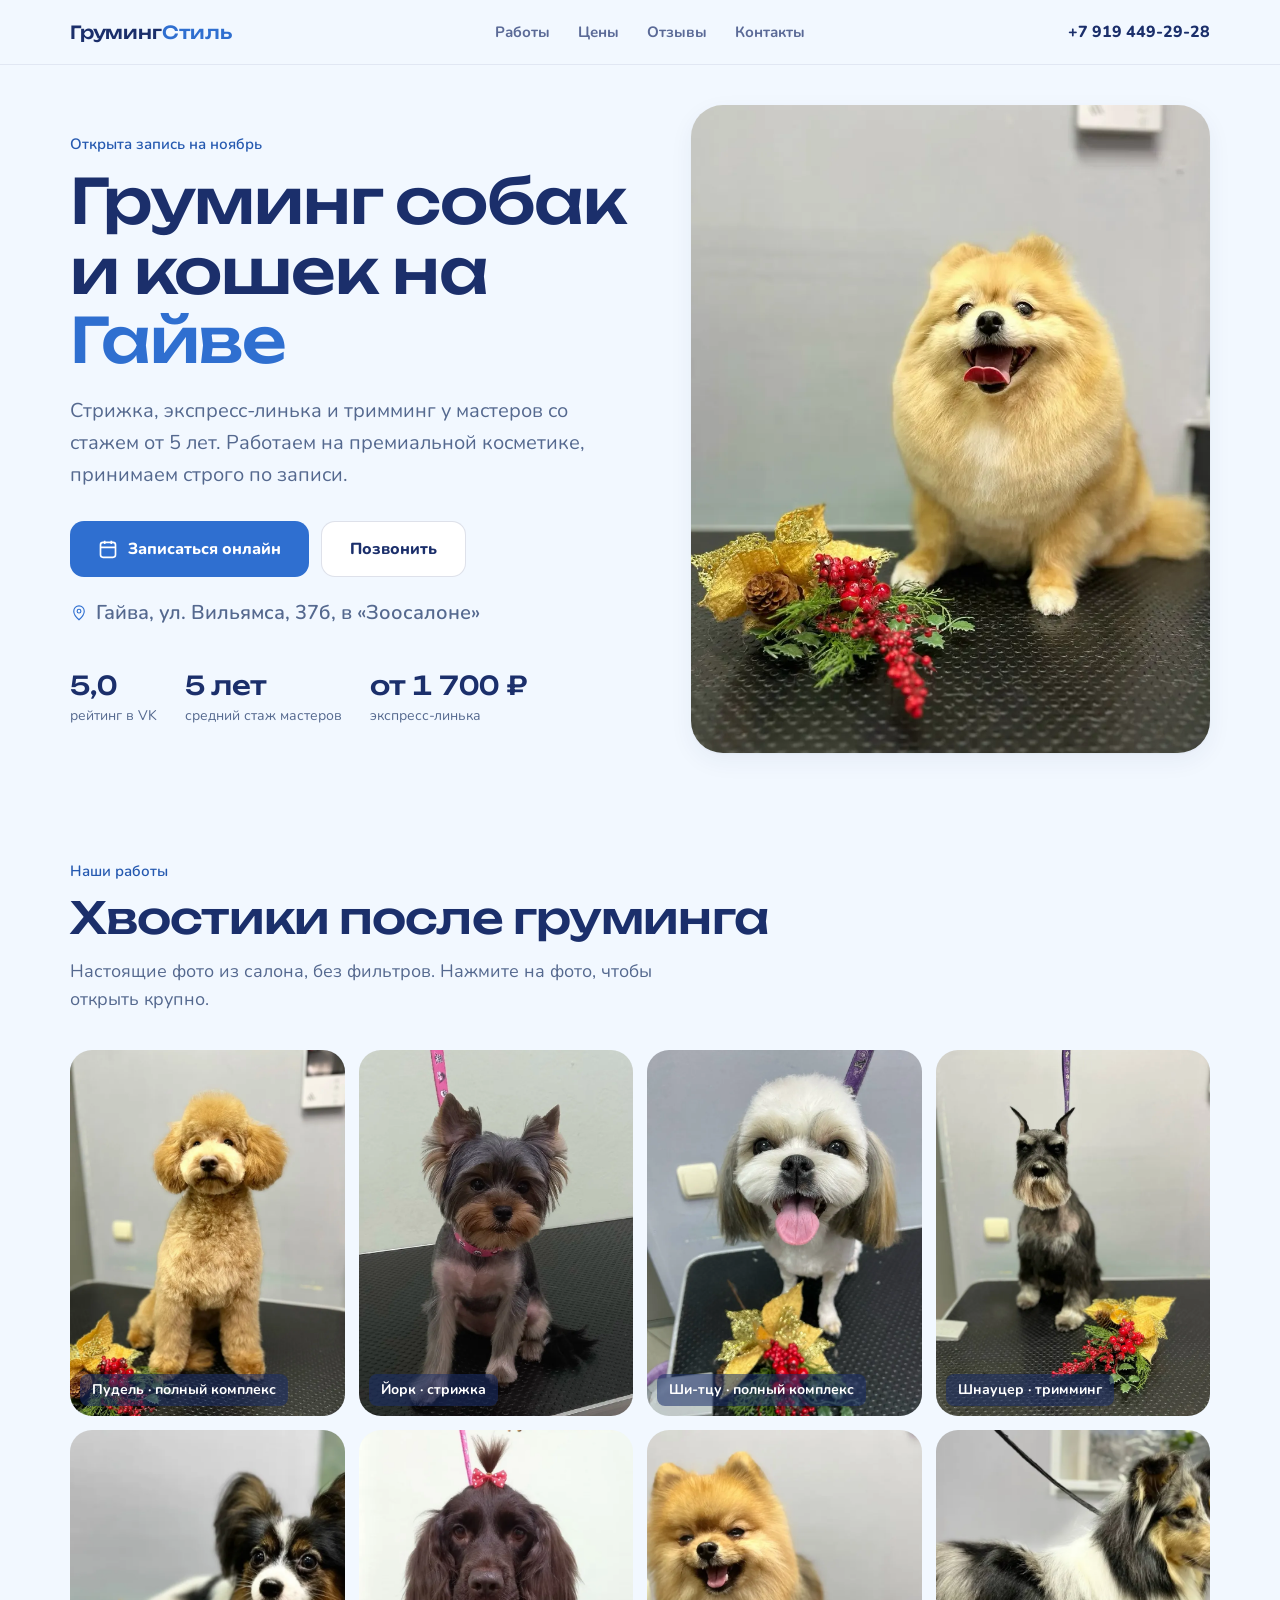
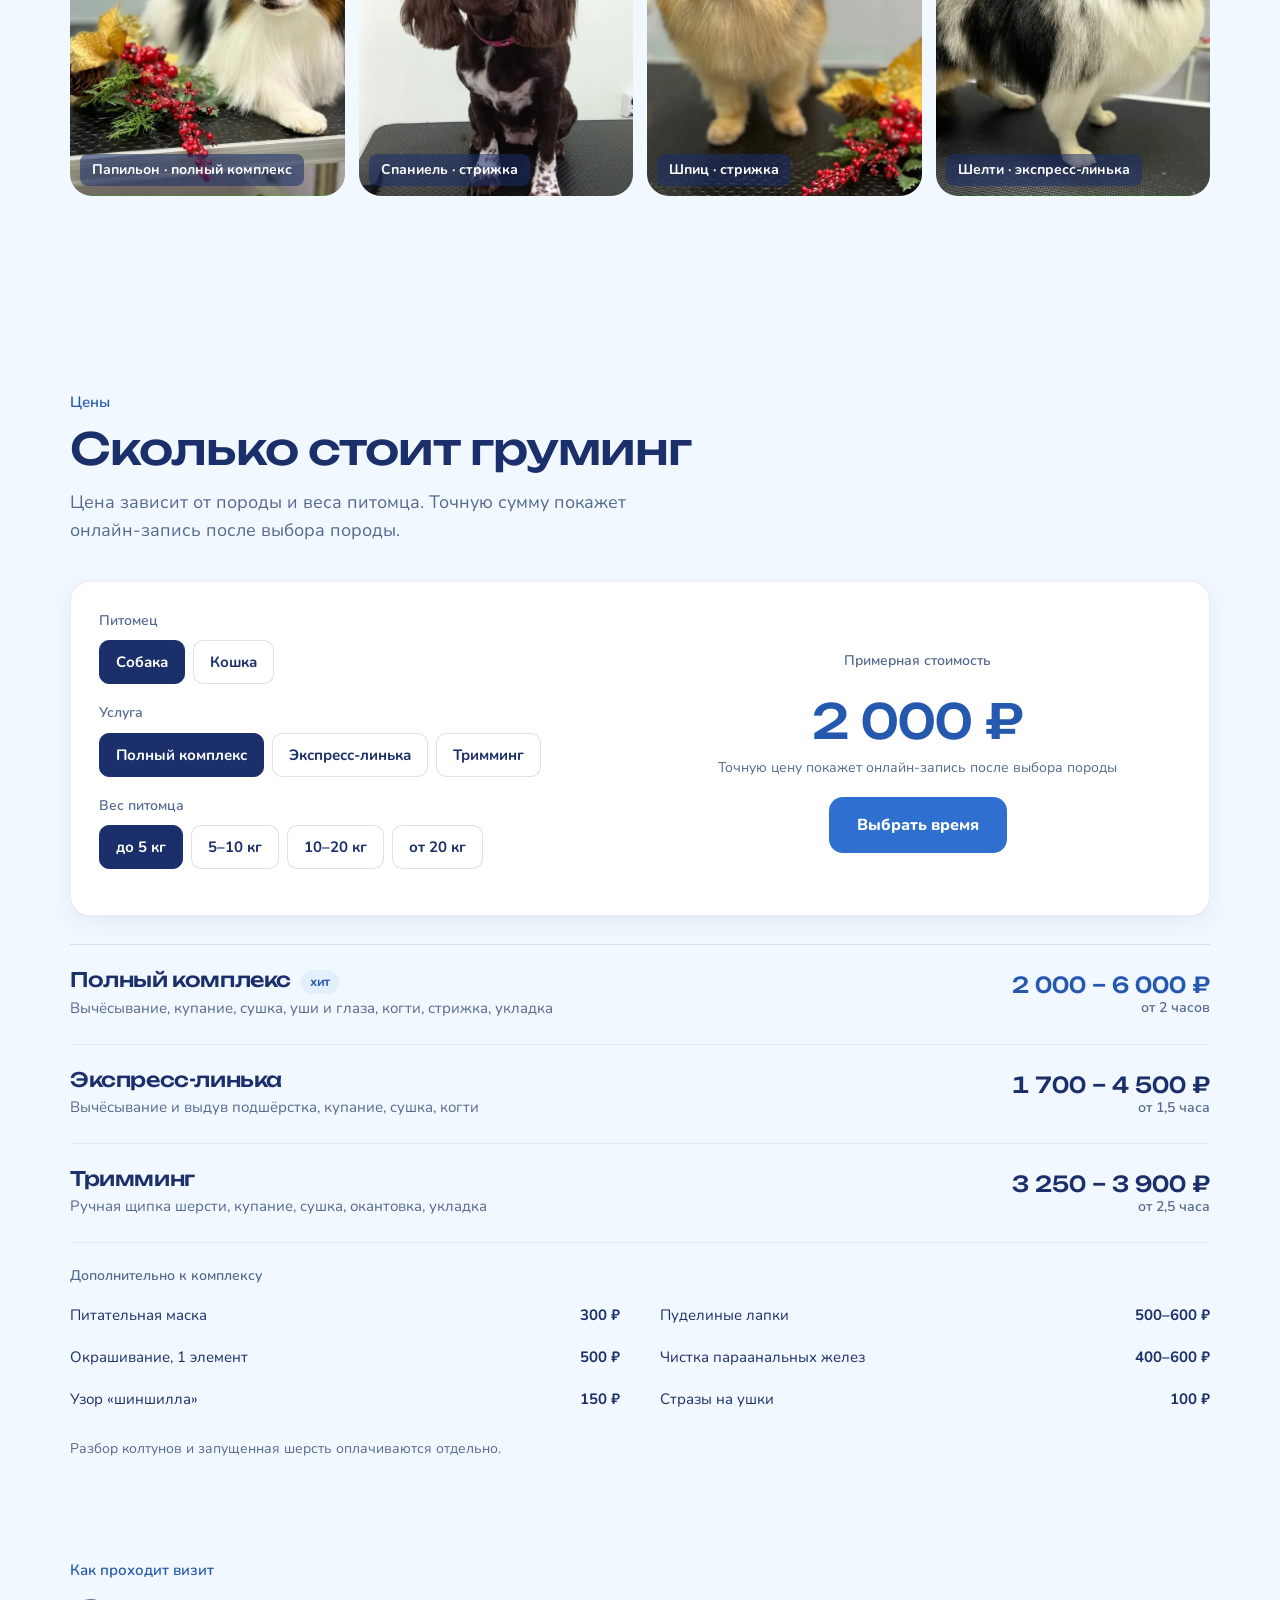
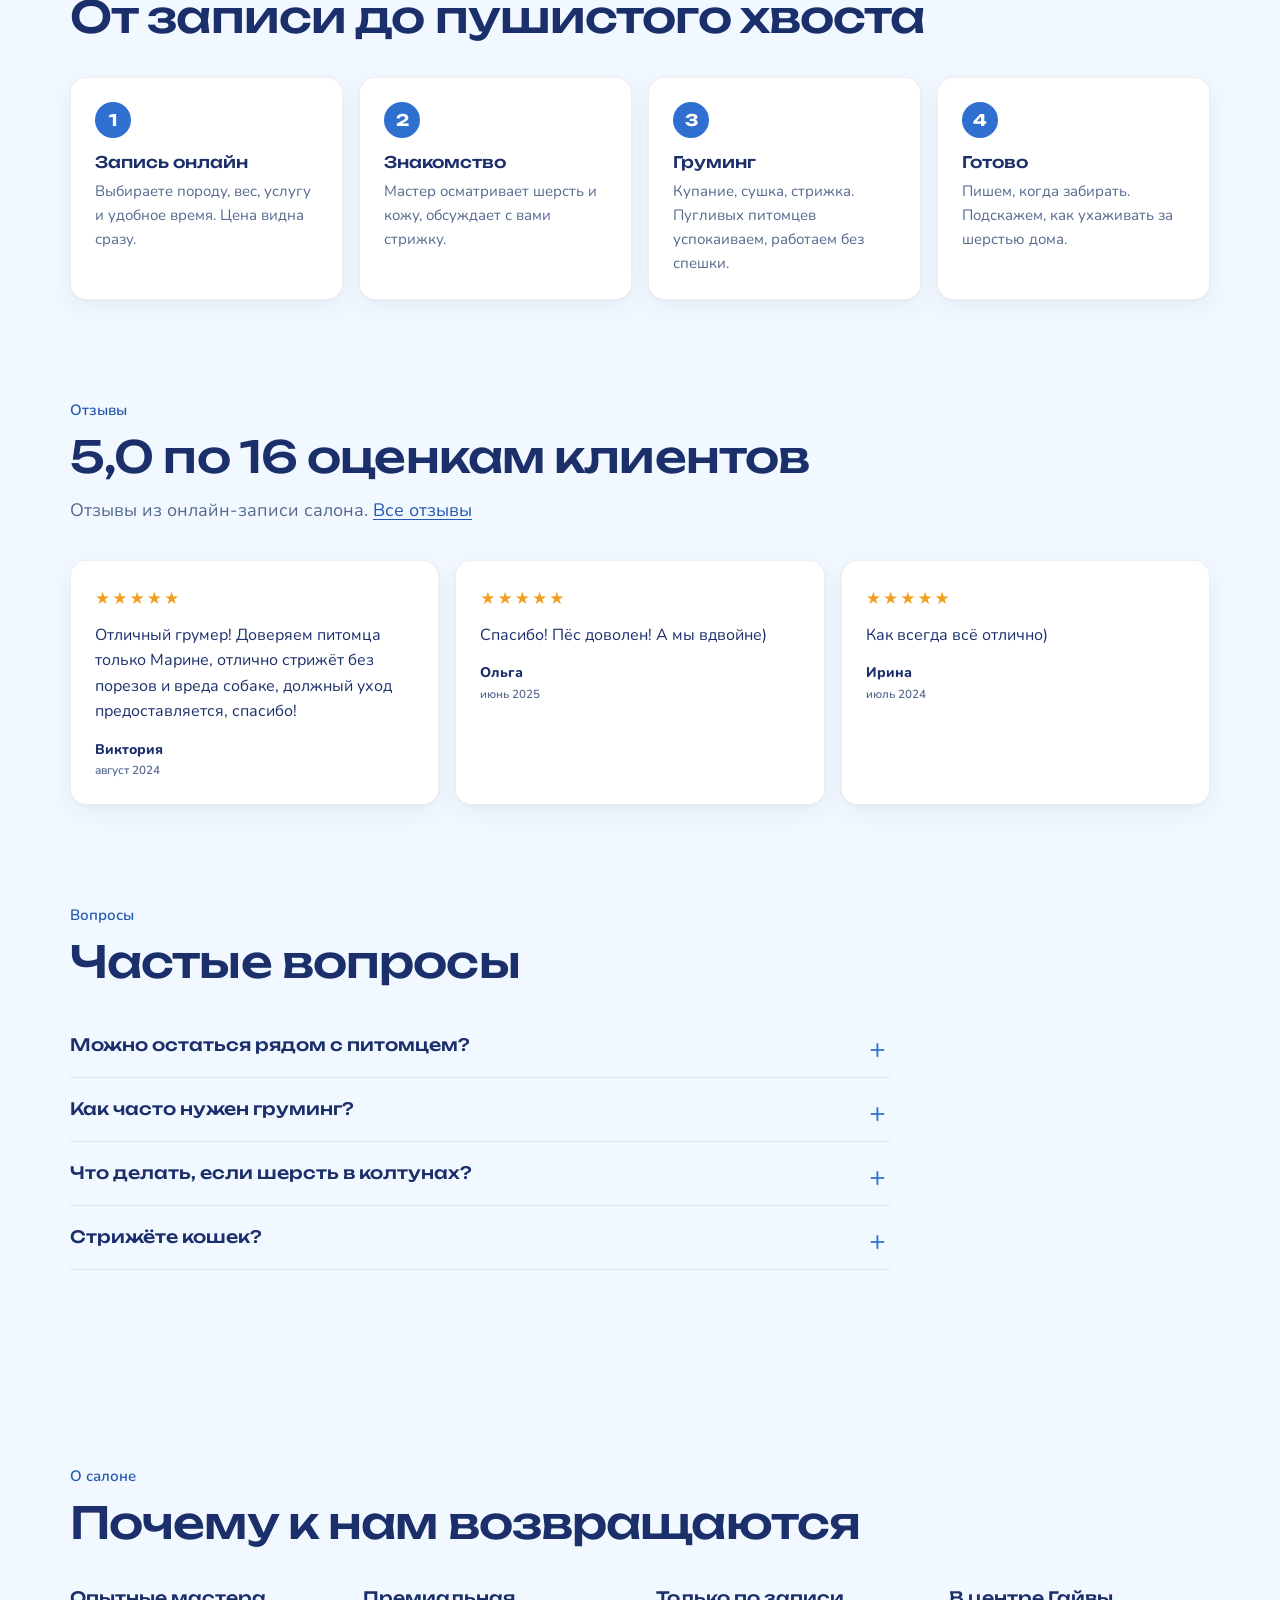
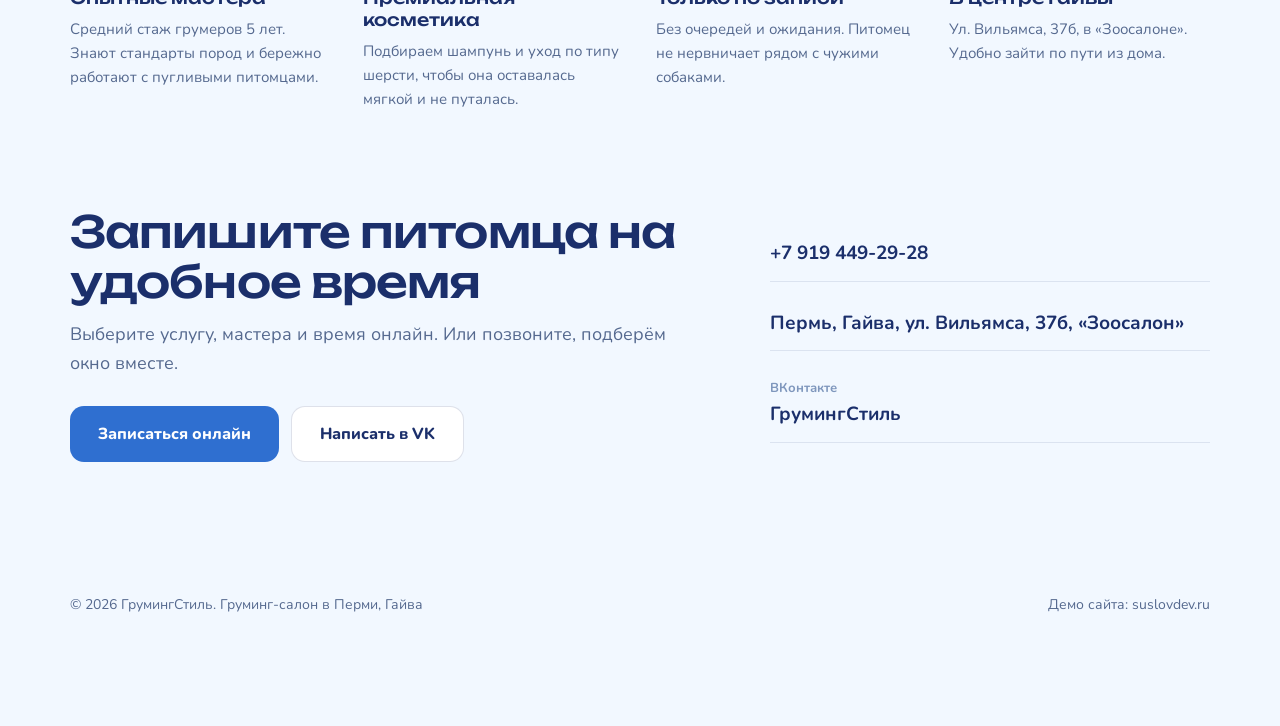
==== commit ffda4ffe: "grumingstil: recolor to the salon's blue palette Co-Authored-By: Claude Sonnet 5.5 <noreply@anthropi" ====
--- a/grumingstil/index.html
+++ b/grumingstil/index.html
@@ -8,26 +8,26 @@
 <meta property="og:title" content="ГрумингСтиль: груминг собак и кошек на Гайве">
 <meta property="og:description" content="Стрижка, экспресс-линька, тримминг. Онлайн-запись.">
 <meta property="og:image" content="img/b14.webp">
-<meta name="theme-color" content="#2b1e33">
+<meta name="theme-color" content="#1b2f6b">
 <meta name="robots" content="noindex">
 <link rel="preconnect" href="https://fonts.googleapis.com">
 <link rel="preconnect" href="https://fonts.gstatic.com" crossorigin>
 <link href="https://fonts.googleapis.com/css2?family=Unbounded:wght@500;700&family=Nunito:wght@400;600;700;800&display=swap" rel="stylesheet">
 <style>
 :root{
-  --bg:#fbf6f1; --paper:#fff; --ink:#2b1e33; --muted:#6f6377; --line:#ece2da;
-  --acc:#e8735a; --acc-d:#d15e45; --plum:#2b1e33; --plum-2:#3a2a45; --soft:#f6e7df;
+  --bg:#f2f8ff; --paper:#fff; --ink:#1b2f6b; --muted:#55698f; --line:#d9e6f5;
+  --acc:#2f6fd0; --acc-d:#2559b0; --plum:#1b2f6b; --plum-2:#27408a; --soft:#e3effc;
   --r:22px; --wrap:1180px;
-  --gl:rgba(255,255,255,.45); --gl-b:rgba(255,255,255,.7); --gl-sh:0 8px 32px rgba(70,40,90,.08),inset 0 1px 0 rgba(255,255,255,.8);
+  --gl:rgba(255,255,255,.45); --gl-b:rgba(255,255,255,.7); --gl-sh:0 8px 32px rgba(30,60,120,.08),inset 0 1px 0 rgba(255,255,255,.8);
 }
 *{box-sizing:border-box;margin:0;padding:0}
 html{scroll-behavior:smooth;-webkit-text-size-adjust:100%}
-body{font:400 17px/1.6 Nunito,system-ui,sans-serif;color:var(--ink);background:#f7eef0;-webkit-tap-highlight-color:transparent}
+body{font:400 17px/1.6 Nunito,system-ui,sans-serif;color:var(--ink);background:#eaf3fd;-webkit-tap-highlight-color:transparent}
 body:before{content:"";position:fixed;inset:-10%;z-index:-1;background:
-  radial-gradient(40% 35% at 15% 10%,#ffc9b5 0,transparent 70%),
-  radial-gradient(45% 40% at 90% 20%,#d9c8ff 0,transparent 70%),
-  radial-gradient(45% 40% at 20% 75%,#bfe9e0 0,transparent 70%),
-  radial-gradient(40% 40% at 85% 85%,#ffd6e8 0,transparent 70%);
+  radial-gradient(40% 35% at 15% 10%,#cfe4fb 0,transparent 70%),
+  radial-gradient(45% 40% at 90% 20%,#dbe8ff 0,transparent 70%),
+  radial-gradient(45% 40% at 20% 75%,#bde0f5 0,transparent 70%),
+  radial-gradient(40% 40% at 85% 85%,#e6f1ff 0,transparent 70%);
   filter:blur(20px)}
 .glass{background:var(--gl);border:1px solid var(--gl-b);backdrop-filter:blur(18px) saturate(160%);-webkit-backdrop-filter:blur(18px) saturate(160%);box-shadow:var(--gl-sh)}
 img{display:block;max-width:100%}
@@ -42,10 +42,10 @@
 .btn{display:inline-flex;align-items:center;justify-content:center;gap:10px;height:56px;padding:0 28px;border-radius:999px;font:800 16px Nunito;cursor:pointer;border:0;transition:transform .16s ease,background-color .2s ease}
 .btn:active{transform:scale(.97)}
 .btn svg{width:20px;height:20px;flex:none}
-.btn-main{background:linear-gradient(135deg,#f08a6c,#e0607a);color:#fff;box-shadow:0 8px 24px rgba(224,96,122,.35),inset 0 1px 0 rgba(255,255,255,.35)}
+.btn-main{background:linear-gradient(135deg,#4a8be6,#2f6fd0);color:#fff;box-shadow:0 8px 24px rgba(47,111,208,.35),inset 0 1px 0 rgba(255,255,255,.35)}
 .btn-line{background:rgba(255,255,255,.45);color:var(--ink);border:1px solid rgba(255,255,255,.8);backdrop-filter:blur(12px);-webkit-backdrop-filter:blur(12px)}
 .btn-ghost{background:rgba(255,255,255,.1);color:#fff;border:1px solid rgba(255,255,255,.3)}
-.btn-dark{background:rgba(43,30,51,.75);color:#fff;backdrop-filter:blur(14px);-webkit-backdrop-filter:blur(14px)}
+.btn-dark{background:rgba(27,47,107,.75);color:#fff;backdrop-filter:blur(14px);-webkit-backdrop-filter:blur(14px)}
 @media (hover:hover){
   .btn-main:hover{filter:brightness(1.05)}
   .btn-line:hover{background:var(--ink);color:#fff}
@@ -54,7 +54,7 @@
 
 /* header */
 .hd{position:sticky;top:0;z-index:20;background:rgba(255,255,255,.35);border-bottom:1px solid rgba(255,255,255,.6);backdrop-filter:blur(18px) saturate(160%);-webkit-backdrop-filter:blur(18px) saturate(160%);transition:box-shadow .25s}
-.hd.on{box-shadow:0 8px 30px rgba(70,40,90,.1)}
+.hd.on{box-shadow:0 8px 30px rgba(30,60,120,.1)}
 
 .hd .wrap{display:flex;align-items:center;justify-content:space-between;height:64px}
 .logo{font:700 18px Unbounded;letter-spacing:-.01em}
@@ -79,9 +79,9 @@
 .facts b{display:block;font:700 26px Unbounded}
 .facts span{color:var(--muted);font-size:14px}
 .hero-ph{position:relative}
-.hero-ph img{width:100%;aspect-ratio:4/5;object-fit:cover;border-radius:32px;box-shadow:0 30px 60px rgba(70,40,90,.18)}
-.hero-ph .mini{position:absolute;left:-28px;bottom:36px;width:38%;aspect-ratio:1;border-radius:22px;border:4px solid rgba(255,255,255,.7);object-fit:cover;box-shadow:0 12px 30px rgba(70,40,90,.2)}
-.hero-ph .note{position:absolute;right:16px;top:16px;background:rgba(255,255,255,.55);border:1px solid rgba(255,255,255,.8);backdrop-filter:blur(16px);-webkit-backdrop-filter:blur(16px);border-radius:16px;padding:12px 16px;font-weight:800;font-size:14px;box-shadow:0 10px 30px rgba(43,30,51,.12)}
+.hero-ph img{width:100%;aspect-ratio:4/5;object-fit:cover;border-radius:32px;box-shadow:0 30px 60px rgba(30,60,120,.18)}
+.hero-ph .mini{position:absolute;left:-28px;bottom:36px;width:38%;aspect-ratio:1;border-radius:22px;border:4px solid rgba(255,255,255,.7);object-fit:cover;box-shadow:0 12px 30px rgba(30,60,120,.2)}
+.hero-ph .note{position:absolute;right:16px;top:16px;background:rgba(255,255,255,.55);border:1px solid rgba(255,255,255,.8);backdrop-filter:blur(16px);-webkit-backdrop-filter:blur(16px);border-radius:16px;padding:12px 16px;font-weight:800;font-size:14px;box-shadow:0 10px 30px rgba(27,47,107,.12)}
 .hero-ph .note small{display:block;font-weight:600;color:var(--muted)}
 @media (max-width:860px){
   .hero{padding:16px 0 64px}
@@ -104,13 +104,13 @@
 
 /* prices */
 .dark{color:var(--ink)}
-.plist{margin-top:28px;border-top:1px solid rgba(43,30,51,.12)}
-.row{display:flex;justify-content:space-between;align-items:center;gap:24px;padding:24px 0;border-bottom:1px solid rgba(43,30,51,.08)}
+.plist{margin-top:28px;border-top:1px solid rgba(27,47,107,.12)}
+.row{display:flex;justify-content:space-between;align-items:center;gap:24px;padding:24px 0;border-bottom:1px solid rgba(27,47,107,.08)}
 .row h3{font-size:20px;margin-bottom:4px}
 .row p{color:var(--muted);font-size:15px}
 .row .cost{font:700 22px Unbounded;white-space:nowrap;text-align:right}
 .row .cost small{display:block;font:600 14px Nunito;color:var(--muted)}
-.row.hit h3:after{content:"хит";margin-left:10px;vertical-align:middle;font:800 12px Nunito;text-transform:uppercase;color:#fff;background:linear-gradient(135deg,#f08a6c,#e0607a);padding:3px 9px;border-radius:999px}
+.row.hit h3:after{content:"хит";margin-left:10px;vertical-align:middle;font:800 12px Nunito;text-transform:uppercase;color:#fff;background:linear-gradient(135deg,#4a8be6,#2f6fd0);padding:3px 9px;border-radius:999px}
 .row.hit .cost{color:var(--acc-d)}
 .extra{padding-top:22px}
 .lbl{display:block;font-size:13px;font-weight:800;text-transform:uppercase;letter-spacing:.08em;color:var(--muted);margin-bottom:6px}
@@ -132,7 +132,7 @@
 /* cats */
 .cats{display:grid;grid-template-columns:.9fr 1.1fr;gap:48px;align-items:center}
 .cats-ph{display:grid;grid-template-columns:1fr 1fr;gap:12px}
-.cats-ph img{box-shadow:0 20px 40px rgba(70,40,90,.15);border-radius:var(--r);aspect-ratio:1;object-fit:cover;width:100%}
+.cats-ph img{box-shadow:0 20px 40px rgba(30,60,120,.15);border-radius:var(--r);aspect-ratio:1;object-fit:cover;width:100%}
 .cats ul{list-style:none;margin:20px 0 28px}
 .cats li{padding:10px 0 10px 30px;position:relative;font-weight:600}
 .cats li:before{content:"";position:absolute;left:0;top:17px;width:14px;height:8px;border-left:3px solid var(--acc);border-bottom:3px solid var(--acc);transform:rotate(-45deg)}
@@ -142,8 +142,8 @@
 .cta{color:var(--ink);padding:0;display:grid;grid-template-columns:1.2fr .8fr;gap:40px;align-items:center}
 .cta .lead{margin-bottom:28px}
 .info{display:grid;gap:14px}
-.info p{font:700 19px/1.4 Nunito;padding:14px 0;border-bottom:1px solid rgba(43,30,51,.1)}
-.info small{display:block;color:#a998b3;font-size:13px;margin-bottom:4px}
+.info p{font:700 19px/1.4 Nunito;padding:14px 0;border-bottom:1px solid rgba(27,47,107,.1)}
+.info small{display:block;color:#7f97bd;font-size:13px;margin-bottom:4px}
 .info b{font:800 18px Nunito}
 @media (max-width:860px){.cta{grid-template-columns:1fr;gap:24px}}
 
@@ -152,10 +152,10 @@
 
 .mbar{position:fixed;left:12px;right:12px;bottom:calc(12px + env(safe-area-inset-bottom));z-index:30;display:none;gap:8px;transform:translateY(140%);transition:transform .3s cubic-bezier(.2,.7,.2,1)}
 .mbar.on{transform:none}
-.mbar .btn{flex:1;height:52px;padding:0 12px;box-shadow:0 8px 24px rgba(43,30,51,.25)}
+.mbar .btn{flex:1;height:52px;padding:0 12px;box-shadow:0 8px 24px rgba(27,47,107,.25)}
 @media (max-width:760px){.mbar{display:flex}.hd-phone{display:none}}
 
-.lb{position:fixed;inset:0;z-index:50;background:rgba(22,15,27,.94);display:flex;align-items:center;justify-content:center;opacity:0;pointer-events:none;transition:opacity .2s ease}
+.lb{position:fixed;inset:0;z-index:50;background:rgba(10,18,40,.94);display:flex;align-items:center;justify-content:center;opacity:0;pointer-events:none;transition:opacity .2s ease}
 .lb.on{opacity:1;pointer-events:auto}
 .lb img{max-width:92vw;max-height:86vh;border-radius:12px;object-fit:contain}
 .lb button{position:absolute;width:52px;height:52px;border-radius:50%;border:0;background:rgba(255,255,255,.12);color:#fff;font-size:26px;cursor:pointer}
@@ -171,7 +171,7 @@
 /* calc */
 .calc{margin-top:36px;padding:28px;border-radius:28px;display:grid;grid-template-columns:1fr 1fr;gap:28px;align-items:center}
 .seg{display:flex;flex-wrap:wrap;gap:8px;margin:8px 0 18px}
-.seg button{height:44px;padding:0 16px;border-radius:999px;border:1px solid rgba(43,30,51,.15);background:rgba(255,255,255,.6);font:700 15px Nunito;color:var(--ink);cursor:pointer;transition:background-color .2s,color .2s}
+.seg button{height:44px;padding:0 16px;border-radius:999px;border:1px solid rgba(27,47,107,.15);background:rgba(255,255,255,.6);font:700 15px Nunito;color:var(--ink);cursor:pointer;transition:background-color .2s,color .2s}
 .seg button.on{background:var(--ink);color:#fff;border-color:var(--ink)}
 .res{text-align:center}
 .res b{display:block;font:700 clamp(34px,5vw,48px) Unbounded;font-variant-numeric:tabular-nums;color:var(--acc-d)}
@@ -193,7 +193,7 @@
 .revs figcaption small{display:block;font-weight:600;color:var(--muted)}
 @media (max-width:860px){.revs{grid-template-columns:1fr}}
 .faq{margin-top:28px;max-width:820px}
-.faq details{border-bottom:1px solid rgba(43,30,51,.1)}
+.faq details{border-bottom:1px solid rgba(27,47,107,.1)}
 .faq summary{cursor:pointer;list-style:none;padding:20px 40px 20px 0;font:700 17px/1.35 Unbounded;position:relative}
 .faq summary::-webkit-details-marker{display:none}
 .faq summary:after{content:"+";position:absolute;right:4px;top:16px;font:400 28px Nunito;color:var(--acc);transition:transform .2s}
@@ -201,30 +201,30 @@
 .faq p{color:var(--muted);padding:0 0 20px}
 
 /* unslop 02.11.2026: quiet chrome, photos carry the color */
-:root{--acc:#c4573f;--acc-d:#a8452f;--line:rgba(43,30,51,.08);--sh:0 1px 2px rgba(43,30,51,.04),0 8px 24px rgba(43,30,51,.06)}
-body{background:#faf6f2}
+:root{--acc:#2f6fd0;--acc-d:#2559b0;--line:rgba(27,47,107,.08);--sh:0 1px 2px rgba(27,47,107,.04),0 8px 24px rgba(27,47,107,.06)}
+body{background:#f2f8ff}
 body:before{display:none}
 h1,h2,h3,.why b,.steps b,.faq summary,.logo{font-weight:500}
 .glass,.badge,.why .ic{background:#fff;border:1px solid var(--line);backdrop-filter:none;-webkit-backdrop-filter:none;box-shadow:var(--sh)}
-.hd{background:rgba(250,246,242,.92);border-bottom:1px solid var(--line)}
+.hd{background:rgba(242,248,255,.92);border-bottom:1px solid var(--line)}
 .hd.on{box-shadow:0 1px 0 var(--line)}
 .tag{text-transform:none;letter-spacing:0;font:600 15px/1 Nunito;color:var(--acc-d)}
 .lbl{text-transform:none;letter-spacing:0;font-weight:600;font-size:14px}
 .btn{border-radius:14px;transition:background-color .2s ease,color .2s ease,transform .16s ease}
 .btn-main{background:var(--acc);box-shadow:none}
-.btn-line{background:#fff;border:1px solid rgba(43,30,51,.14);backdrop-filter:none;-webkit-backdrop-filter:none}
+.btn-line{background:#fff;border:1px solid rgba(27,47,107,.14);backdrop-filter:none;-webkit-backdrop-filter:none}
 .btn-dark{background:var(--ink);backdrop-filter:none;-webkit-backdrop-filter:none}
 @media (hover:hover){.btn-main:hover{filter:none;background:var(--acc-d)}}
-.mbar .btn{box-shadow:0 4px 16px rgba(43,30,51,.18)}
-.seg button{border-radius:10px;background:#fff;border-color:rgba(43,30,51,.14)}
+.mbar .btn{box-shadow:0 4px 16px rgba(27,47,107,.18)}
+.seg button{border-radius:10px;background:#fff;border-color:rgba(27,47,107,.14)}
 .calc{border-radius:20px}
 .steps div,.revs figure{border-radius:16px;padding:24px}
 .row.hit h3:after{background:var(--soft);color:var(--acc-d);text-transform:none;font:700 13px Nunito}
 .row .cost,.extra li b,.res b,.facts b{font-variant-numeric:tabular-nums}
 .res b,.row .cost,.facts b{font-weight:500}
 .hero-ph img,.cats-ph img{box-shadow:var(--sh)}
-.card figcaption{background:rgba(43,30,51,.55);border:0;backdrop-filter:none;border-radius:8px}
-.revs .st{color:var(--acc)}
+.card figcaption{background:rgba(27,47,107,.55);border:0;backdrop-filter:none;border-radius:8px}
+.revs .st{color:#f0a020}
 .badge i{animation:none}
 .rv{opacity:1;transform:none;transition:none}
 .hero .rv{opacity:0;transform:translateY(8px);transition:opacity .5s ease,transform .5s cubic-bezier(.2,.7,.2,1)}
